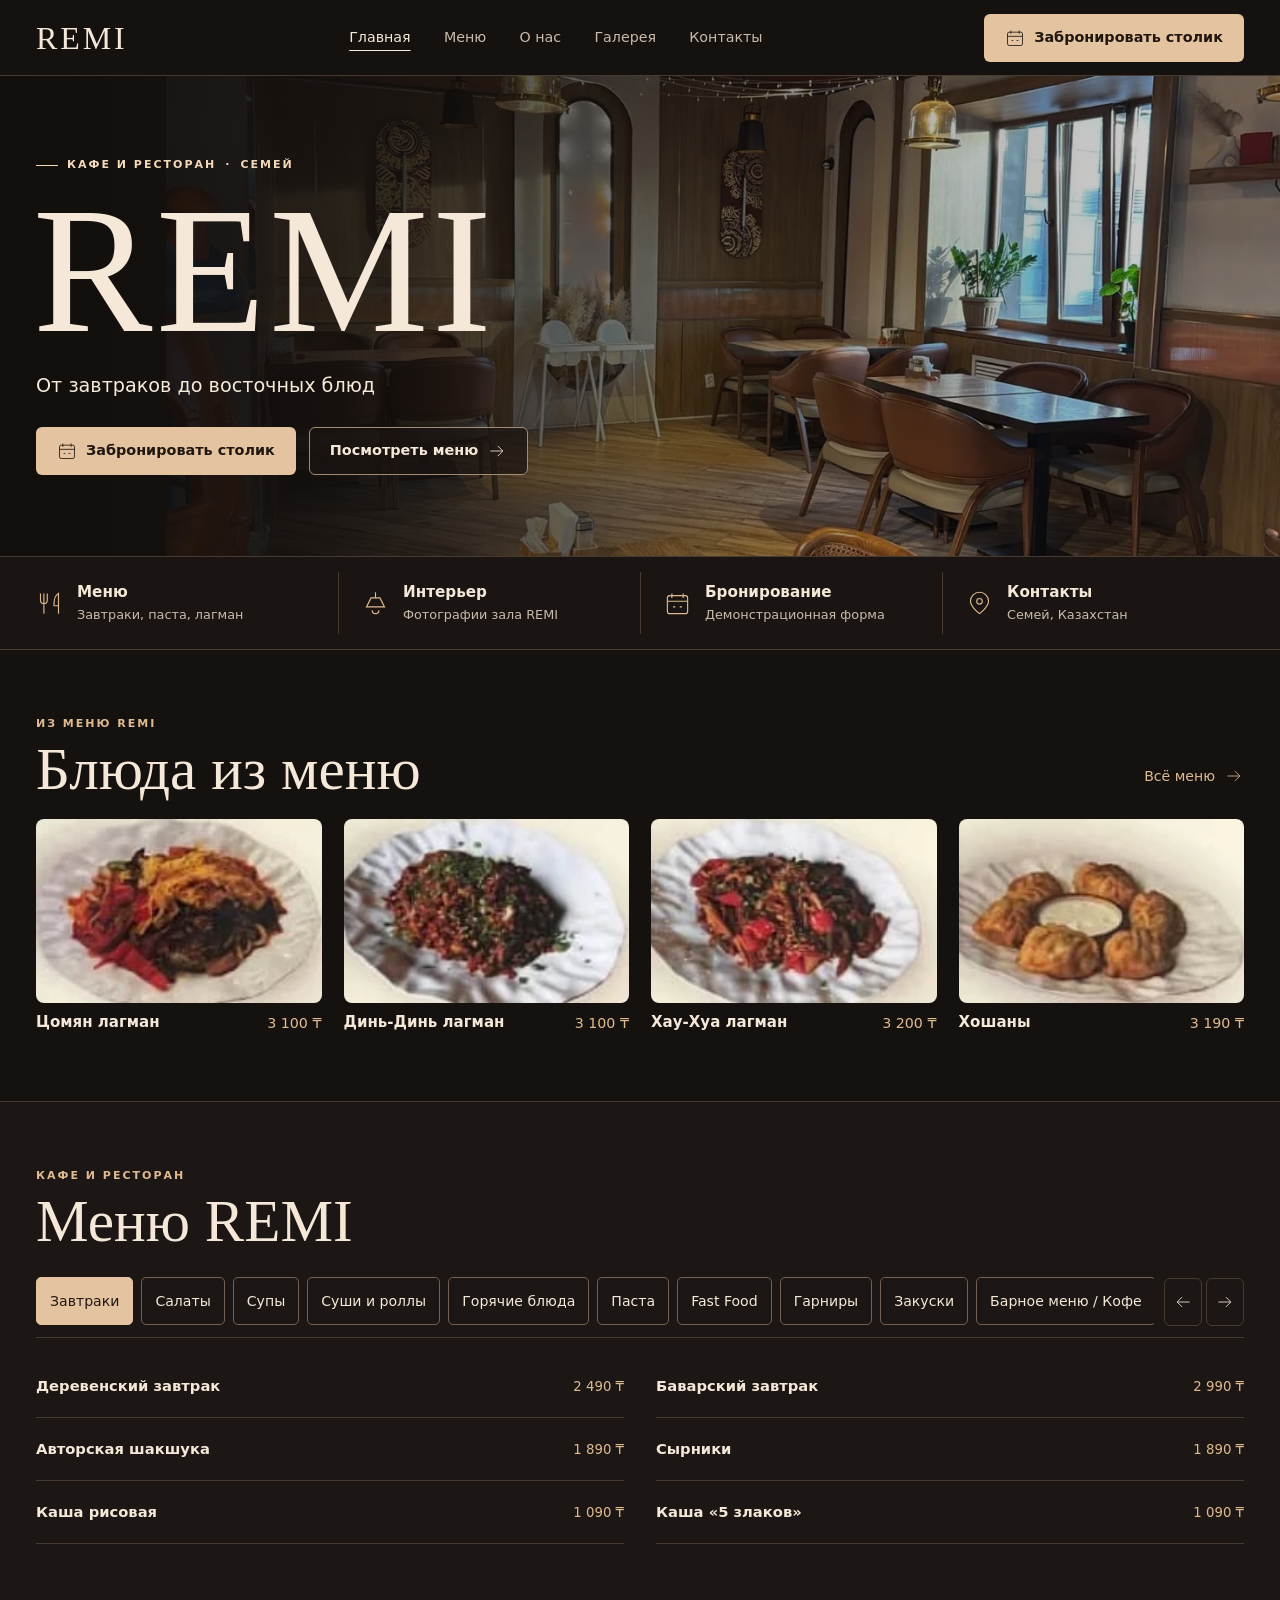
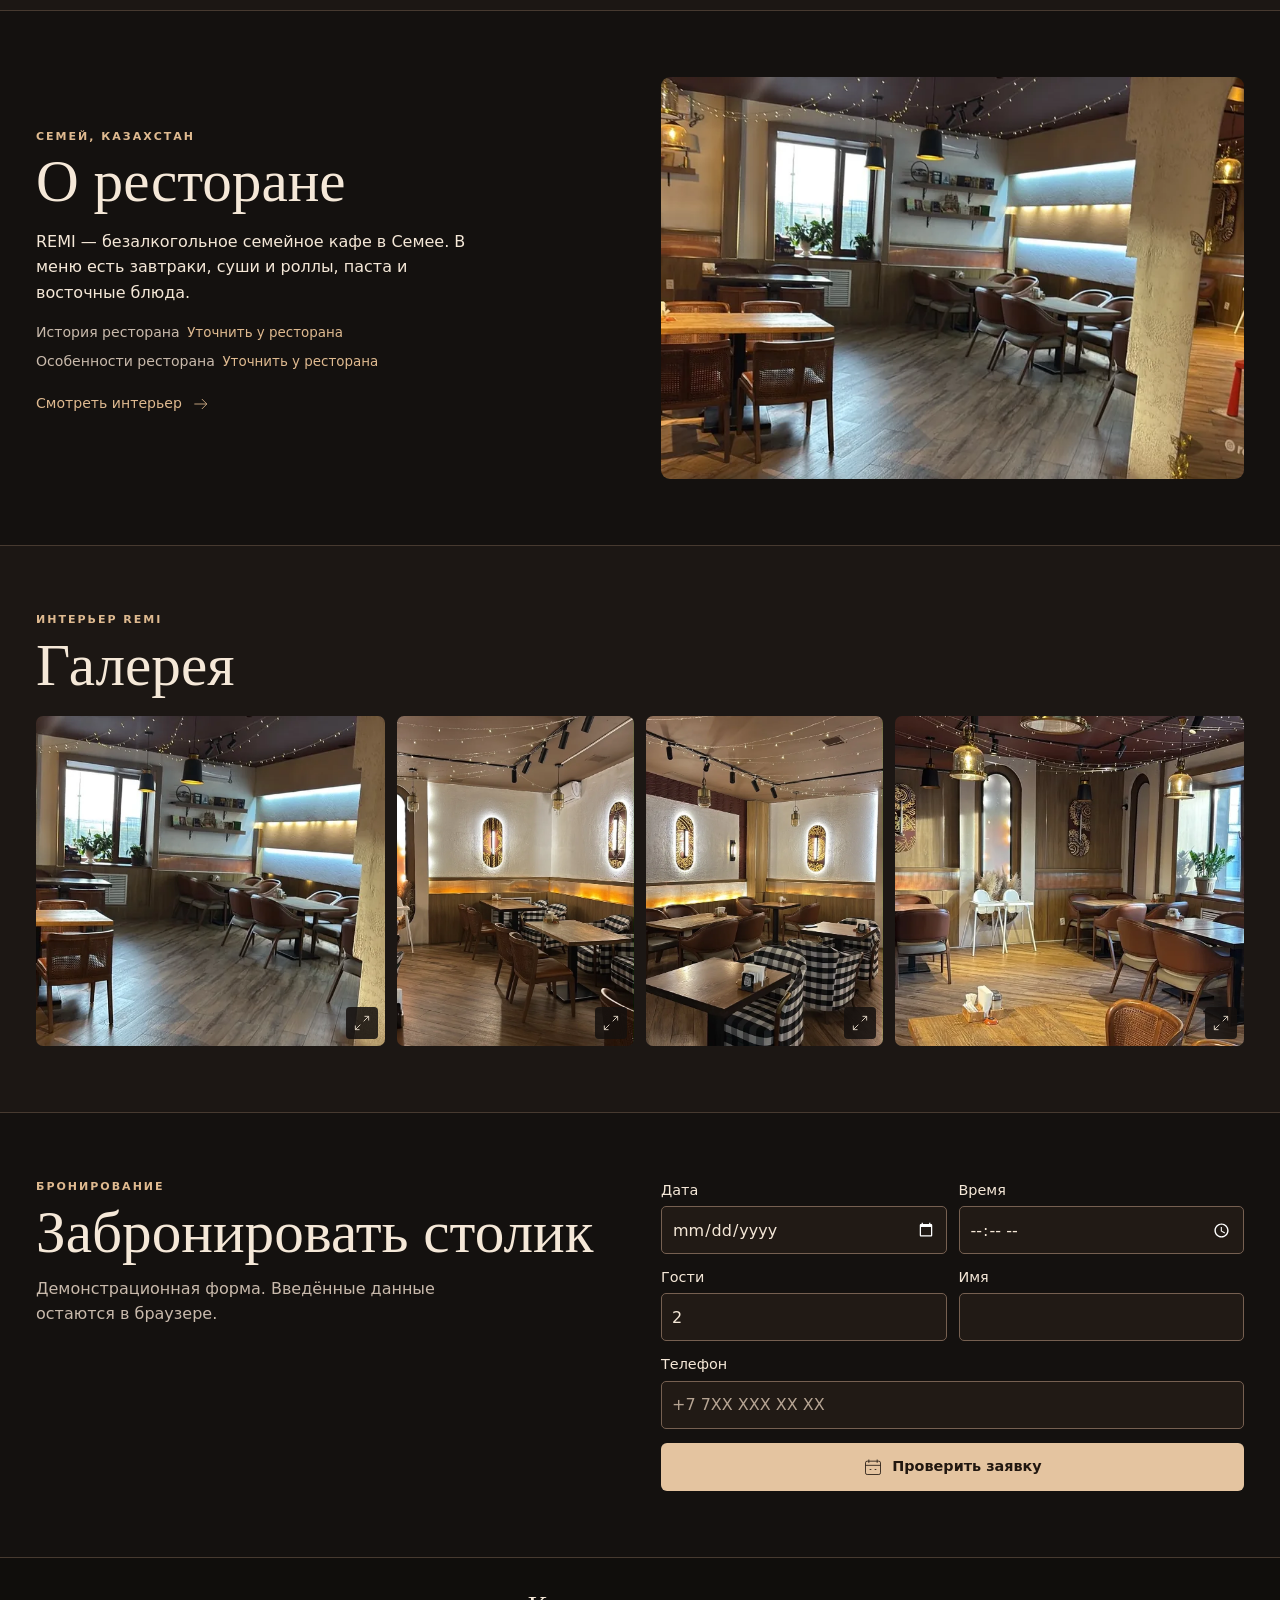
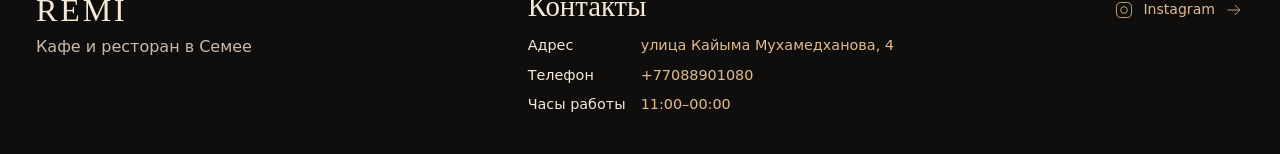
==== index.html @ b157ba8f "Publish REMI restaurant demo" ====
<!doctype html>
<html lang="ru">
<head>
<meta charset="utf-8">
<meta name="viewport" content="width=device-width, initial-scale=1, viewport-fit=cover">
<meta name="theme-color" content="#14110f">
<title>REMI — кафе и ресторан в Семее | Меню и бронирование</title>
<meta name="description" content="REMI, кафе и ресторан в Семее. Меню с ценами, фотографии интерьера и демонстрационная форма бронирования.">
<meta property="og:type" content="website">
<meta property="og:locale" content="ru_KZ">
<meta property="og:title" content="REMI — кафе и ресторан в Семее">
<meta property="og:description" content="Меню REMI с ценами, интерьер ресторана и демонстрационная форма бронирования.">
<meta property="og:image" content="https://ryouta-dev.github.io/REMI/assets/room-4-1280.webp">
<meta property="og:image:alt" content="Интерьер ресторана REMI">
<link rel="icon" href="assets/favicon.svg" type="image/svg+xml">
<link rel="stylesheet" href="styles.css">
<script src="app.js" defer></script>
</head>
<body>
<svg class="symbols" xmlns="http://www.w3.org/2000/svg" fill="none" stroke="currentColor" stroke-width="1.5" stroke-linecap="round" stroke-linejoin="round" aria-hidden="true">
<symbol id="i-calendar" viewBox="0 0 24 24"><rect x="3" y="5" width="18" height="16" rx="2"/><path d="M7 3v4m10-4v4M3 10h18m-13 5h2m4 0h2"/></symbol>
<symbol id="i-arrow" viewBox="0 0 24 24"><path d="M4 12h15m-6-6 6 6-6 6"/></symbol>
<symbol id="i-cutlery" viewBox="0 0 24 24"><path d="M4 3v6a3 3 0 0 0 6 0V3M7 3v18m13 0V3c-3 2-4 5-4 9v2h4"/></symbol>
<symbol id="i-lamp" viewBox="0 0 24 24"><path d="M12 2v5m-4 0h8l4 8H4l4-8zm1 11a3 3 0 0 0 6 0"/></symbol>
<symbol id="i-pin" viewBox="0 0 24 24"><path d="M20 10c0 5-8 11-8 11S4 15 4 10a8 8 0 1 1 16 0Z"/><circle cx="12" cy="10" r="2.5"/></symbol>
<symbol id="i-menu" viewBox="0 0 24 24"><path d="M4 7h16M4 12h16M4 17h16"/></symbol>
<symbol id="i-close" viewBox="0 0 24 24"><path d="m6 6 12 12M18 6 6 18"/></symbol>
<symbol id="i-expand" viewBox="0 0 24 24"><path d="M15 4h5v5m0-5-6 6M9 20H4v-5m0 5 6-6"/></symbol>
<symbol id="i-instagram" viewBox="0 0 24 24"><rect x="3" y="3" width="18" height="18" rx="5"/><circle cx="12" cy="12" r="4"/><path d="M17.5 6.5h.01"/></symbol>
</svg>
<a class="skip" href="#main">К содержанию</a>
<header class="site-header" id="home">
  <div class="shell header-inner">
    <a class="wordmark" href="#home" aria-label="REMI — главная">REMI</a>
    <nav class="desktop-nav" aria-label="Основная навигация"><a href="#home">Главная</a><a href="#menu">Меню</a><a href="#about">О нас</a><a href="#gallery">Галерея</a><a href="#contacts">Контакты</a></nav>
    <a class="button primary header-book" href="#booking"><svg class="icon" aria-hidden="true"><use href="#i-calendar"></use></svg> Забронировать столик</a>
    <button type="button" class="nav-toggle" id="nav-toggle" aria-controls="mobile-nav" aria-expanded="false"><svg class="icon" aria-hidden="true"><use href="#i-menu"></use></svg><span>Разделы</span></button>
  </div>
  <nav id="mobile-nav" class="mobile-nav" aria-label="Основная навигация" hidden><a href="#home">Главная</a><a href="#menu">Меню</a><a href="#about">О нас</a><a href="#gallery">Галерея</a><a href="#contacts">Контакты</a><a href="#booking">Бронирование</a></nav>
</header>
<main id="main">
  <section class="hero" aria-labelledby="hero-title">
    <picture class="hero-photo">
      <source media="(max-width: 699px)" srcset="assets/hero-mobile-480.webp 480w, assets/hero-mobile-720.webp 720w" sizes="100vw" width="720" height="820">
      <img src="assets/room-4-960.webp" srcset="assets/room-4-960.webp 960w, assets/room-4-1280.webp 1280w" sizes="(min-width: 1100px) 85vw, 100vw" width="1280" height="720" alt="Зал REMI со столиками у окна и тёплыми подвесными светильниками" fetchpriority="high">
    </picture>
    <div class="shell hero-inner">
      <p class="eyebrow hero-kicker"><span></span> Кафе и ресторан <b>·</b> Семей</p>
      <h1 id="hero-title">REMI</h1>
      <p class="hero-copy">От завтраков до восточных блюд</p>
      <div class="hero-actions">
        <a class="button primary" href="#booking"><svg class="icon" aria-hidden="true"><use href="#i-calendar"></use></svg> Забронировать столик</a>
        <a class="button outline" href="#menu">Посмотреть меню <svg class="icon" aria-hidden="true"><use href="#i-arrow"></use></svg></a>
      </div>
    </div>
  </section>
  <div class="features">
    <div class="shell features-inner">
      <a href="#menu"><svg class="icon" aria-hidden="true"><use href="#i-cutlery"></use></svg><span><strong>Меню</strong><small>Завтраки, паста, лагман</small></span></a>
      <a href="#gallery"><svg class="icon" aria-hidden="true"><use href="#i-lamp"></use></svg><span><strong>Интерьер</strong><small>Фотографии зала REMI</small></span></a>
      <a href="#booking"><svg class="icon" aria-hidden="true"><use href="#i-calendar"></use></svg><span><strong>Бронирование</strong><small>Демонстрационная форма</small></span></a>
      <a href="#contacts"><svg class="icon" aria-hidden="true"><use href="#i-pin"></use></svg><span><strong>Контакты</strong><small>Семей, Казахстан</small></span></a>
    </div>
  </div>
  <section class="shell section featured" aria-labelledby="featured-title">
    <div class="section-head">
      <div><p class="eyebrow">Из меню REMI</p><h2 id="featured-title">Блюда из меню</h2></div>
      <a class="text-link" href="#menu">Всё меню <svg class="icon" aria-hidden="true"><use href="#i-arrow"></use></svg></a>
    </div>
    <div class="featured-grid" id="featured"></div>
  </section>
  <section class="menu section" id="menu" aria-labelledby="menu-title">
    <div class="shell">
      <div class="section-head"><div><p class="eyebrow">Кафе и ресторан</p><h2 id="menu-title">Меню REMI</h2></div></div>
      <p class="muted" id="menu-status" role="status"></p>
      <div class="tab-bar" hidden>
        <div class="tabs" role="tablist" aria-label="Категории меню"></div>
        <div class="tab-controls"><button type="button" class="icon-button prev" aria-label="Прокрутить категории влево"><svg class="icon" aria-hidden="true"><use href="#i-arrow"></use></svg></button><button type="button" class="icon-button next" aria-label="Прокрутить категории вправо"><svg class="icon" aria-hidden="true"><use href="#i-arrow"></use></svg></button></div>
      </div>
      <div id="menu-panels"></div>
      <noscript>Включите JavaScript, чтобы посмотреть категории меню.</noscript>
    </div>
  </section>
  <section class="section shell about" id="about" aria-labelledby="about-title">
    <div>
      <p class="eyebrow">Семей, Казахстан</p>
      <h2 id="about-title">О ресторане</h2>
      <p class="about-copy"><span data-value="description">REMI — кафе и ресторан в Семее.</span> В меню есть завтраки, суши и роллы, паста и восточные блюда.</p>
      <p class="muted">История ресторана <span class="placeholder" data-value="history">Уточнить у ресторана</span></p>
      <p class="muted">Особенности ресторана <span class="placeholder" data-value="highlights">Уточнить у ресторана</span></p>
      <a class="text-link" href="#gallery">Смотреть интерьер <svg class="icon" aria-hidden="true"><use href="#i-arrow"></use></svg></a>
    </div>
    <img src="assets/room-5-480.webp" srcset="assets/room-5-480.webp 480w, assets/room-5-960.webp 960w, assets/room-5-1280.webp 1280w" sizes="(min-width: 1000px) 550px, (min-width: 700px) 45vw, 90vw" width="1280" height="720" loading="lazy" decoding="async" alt="Зал REMI с деревянными столами и подвесными светильниками">
  </section>
  <section class="section gallery" id="gallery" aria-labelledby="gallery-title">
    <div class="shell">
      <p class="eyebrow">Интерьер REMI</p><h2 id="gallery-title">Галерея</h2>
      <div class="gallery-grid"><button type="button" class="gallery-item" data-photo="assets/room-5-1280.webp" aria-label="Открыть фото. Зал REMI с деревянными столами и подвесными светильниками"><img src="assets/room-5-480.webp" srcset="assets/room-5-480.webp 480w, assets/room-5-960.webp 960w, assets/room-5-1280.webp 1280w" sizes="(min-width: 1000px) 550px, (min-width: 700px) 45vw, 90vw" width="1280" height="720" loading="lazy" decoding="async" alt="Зал REMI с деревянными столами и подвесными светильниками"><span><svg class="icon" aria-hidden="true"><use href="#i-expand"></use></svg></span></button><button type="button" class="gallery-item" data-photo="assets/room-6-720.webp" aria-label="Открыть фото. Столы у стены с тёплой подсветкой в REMI"><img src="assets/room-6-360.webp" srcset="assets/room-6-360.webp 360w, assets/room-6-720.webp 720w" sizes="(min-width: 1000px) 550px, (min-width: 700px) 45vw, 90vw" width="720" height="1280" loading="lazy" decoding="async" alt="Столы у стены с тёплой подсветкой в REMI"><span><svg class="icon" aria-hidden="true"><use href="#i-expand"></use></svg></span></button><button type="button" class="gallery-item" data-photo="assets/room-7-720.webp" aria-label="Открыть фото. Клетчатые кресла и гирлянды в зале REMI"><img src="assets/room-7-360.webp" srcset="assets/room-7-360.webp 360w, assets/room-7-720.webp 720w" sizes="(min-width: 1000px) 550px, (min-width: 700px) 45vw, 90vw" width="720" height="1280" loading="lazy" decoding="async" alt="Клетчатые кресла и гирлянды в зале REMI"><span><svg class="icon" aria-hidden="true"><use href="#i-expand"></use></svg></span></button><button type="button" class="gallery-item" data-photo="assets/room-4-1280.webp" aria-label="Открыть фото. Столики у окна в зале REMI"><img src="assets/room-4-480.webp" srcset="assets/room-4-480.webp 480w, assets/room-4-960.webp 960w, assets/room-4-1280.webp 1280w" sizes="(min-width: 1000px) 550px, (min-width: 700px) 45vw, 90vw" width="1280" height="720" loading="lazy" decoding="async" alt="Столики у окна в зале REMI"><span><svg class="icon" aria-hidden="true"><use href="#i-expand"></use></svg></span></button></div>
    </div>
  </section>
  <section class="section shell reservation" id="booking" aria-labelledby="booking-title">
    <div><p class="eyebrow">Бронирование</p><h2 id="booking-title">Забронировать столик</h2><p class="muted" id="demo-note">Демонстрационная форма. Введённые данные остаются в браузере.</p></div>
    <form id="booking-form" aria-describedby="demo-note">
      <div class="form-grid">
        <label>Дата<input type="date" id="date" required></label>
        <label>Время<input type="time" id="time" required></label>
        <label>Гости<input type="number" id="guests" min="1" step="1" value="2" inputmode="numeric" required></label>
        <label>Имя<input type="text" id="guest-name" autocomplete="given-name" maxlength="80" required></label>
        <label class="full">Телефон<input type="tel" id="phone" autocomplete="tel" inputmode="tel" maxlength="26" placeholder="+7 7XX XXX XX XX" required></label>
      </div>
      <button class="button primary full" id="book-submit" type="submit" disabled><svg class="icon" aria-hidden="true"><use href="#i-calendar"></use></svg> Проверить заявку</button>
      <p class="form-status" id="booking-status" role="status"></p>
      <noscript>Для проверки формы включите JavaScript.</noscript>
    </form>
  </section>
</main>
<footer class="site-footer" id="contacts">
  <div class="shell footer-inner">
    <div><a class="wordmark" href="#home" aria-label="REMI — в начало страницы">REMI</a><p class="muted">Кафе и ресторан в Семее</p></div>
    <section aria-labelledby="contacts-title">
      <h2 id="contacts-title">Контакты</h2>
      <dl><div><dt>Адрес</dt><dd data-value="address">Уточнить у ресторана</dd></div><div><dt>Телефон</dt><dd><a data-value="phone">Уточнить у ресторана</a></dd></div><div><dt>Часы работы</dt><dd data-value="hours">Уточнить у ресторана</dd></div></dl>
    </section>
    <a class="text-link" id="instagram" href="https://www.instagram.com/remi_kz/"><svg class="icon" aria-hidden="true"><use href="#i-instagram"></use></svg> Instagram <svg class="icon" aria-hidden="true"><use href="#i-arrow"></use></svg></a>
  </div>
</footer>
<nav class="mobile-dock" aria-label="Быстрые действия"><a class="button outline" href="#menu"><svg class="icon" aria-hidden="true"><use href="#i-cutlery"></use></svg> Меню</a><a class="button primary" href="#booking"><svg class="icon" aria-hidden="true"><use href="#i-calendar"></use></svg> Забронировать</a></nav>
<dialog id="photo-dialog" aria-label="Фотография интерьера"><button type="button" class="icon-button photo-close" aria-label="Закрыть фото"><svg class="icon" aria-hidden="true"><use href="#i-close"></use></svg></button><img alt="" width="1280" height="720"></dialog>
</body>
</html>
---- styles.css ----
:root {
  color-scheme: dark;
  --bg: #14110f;
  --panel: #1c1714;
  --cream: #f5e8d8;
  --muted: #c9baac;
  --gold: #dfba90;
  --line: #473a30;
  --serif: Georgia, 'Times New Roman', serif;
  --sans: system-ui, -apple-system, 'Segoe UI', sans-serif;
}
*, *::before, *::after { box-sizing: border-box; }
html { scroll-behavior: smooth; scroll-padding-bottom: 95px; }
body { margin: 0; background: var(--bg); color: var(--cream); font: 16px/1.6 var(--sans); }
body:has(dialog[open]) { overflow: hidden; }
[hidden], .symbols { display: none !important; }
p, h1, h2, h3, dl, dd { margin: 0; }
img { display: block; max-width: 100%; height: auto; }
a { color: inherit; text-decoration: none; }
button, input { font: inherit; }
button { cursor: pointer; }
button:disabled { cursor: default; }
:focus-visible { outline: 2px solid #ffdaa6; outline-offset: 4px; }
.skip { position: absolute; z-index: 10; top: 8px; left: 10px; transform: translateY(-160%); padding: 8px 14px; color: var(--bg); background: var(--cream); }
.skip:focus { transform: translateY(0); }
.shell { width: min(100% - 40px, 1248px); margin-inline: auto; }
.icon { inline-size: 20px; block-size: 20px; flex: none; fill: none; stroke: currentColor; }
.button, .text-link, .nav-toggle, .icon-button { display: inline-flex; align-items: center; justify-content: center; gap: 9px; min-height: 48px; }
.button { border: 1px solid transparent; border-radius: 6px; padding: 9px 15px; font-size: .9rem; font-weight: 650; text-align: center; transition: background-color .18s, border-color .18s; }
.primary { color: #211710; background: #e4c4a0; }
.primary:hover { background: #f2d9b9; }
.outline { color: var(--cream); background: #1b1411ba; border-color: #a48b74; }
.outline:hover { background: #3b2c22; }
.text-link { justify-content: flex-start; color: var(--gold); font-size: .88rem; white-space: nowrap; }
.text-link:hover { text-decoration: underline; text-underline-offset: 5px; }
.site-header { position: relative; z-index: 2; background: #15110e; border-bottom: 1px solid var(--line); padding-top: env(safe-area-inset-top, 0px); }
.header-inner { display: flex; justify-content: space-between; align-items: center; min-height: 67px; gap: 14px; }
.wordmark { display: inline-flex; align-items: center; min-height: 48px; font: 2rem/1 var(--serif); letter-spacing: .09em; }
.desktop-nav, .header-book { display: none; }
.nav-toggle, .icon-button { background: transparent; border: 1px solid var(--line); color: var(--cream); border-radius: 6px; padding: 0 12px; font-size: .85rem; }
.icon-button { min-width: 48px; }
.nav-toggle:hover, .icon-button:hover { background: #332820; }
.mobile-nav { position: absolute; inset: 100% 0 auto; display: grid; grid-template-columns: 1fr 1fr; background: #1c1714; padding: 12px max(20px, env(safe-area-inset-left)) 16px; border-bottom: 1px solid var(--line); box-shadow: 0 12px 20px #0007; }
.mobile-nav a { min-height: 48px; display: flex; align-items: center; padding: 6px 12px; }
.mobile-nav a:hover { background: #332820; }
.hero { position: relative; isolation: isolate; display: grid; align-items: end; min-height: 455px; background: #221a15; }
.hero-photo, .hero::after { position: absolute; inset: 0; z-index: -1; }
.hero-photo img { width: 100%; height: 100%; object-fit: cover; object-position: center 52%; }
.hero::after { content: ''; background: linear-gradient(0deg, #110e0ceF 2%, #15100bd6 33%, #19130f18 88%); }
.hero-inner { padding-block: 116px 29px; }
.eyebrow { color: var(--gold); font-size: .69rem; line-height: 1.5; text-transform: uppercase; letter-spacing: .18em; font-weight: 650; }
.hero-kicker { display: flex; gap: 9px; align-items: center; color: #f3d8b9; }
.hero-kicker span { width: 22px; height: 1px; background: currentColor; }
.hero h1 { font: 400 clamp(5.2rem, 21vw, 7rem)/.94 var(--serif); letter-spacing: .02em; margin: 8px 0 12px -3px; }
.hero-copy { color: #f6eadb; font-size: 1rem; }
.hero-actions { display: grid; grid-template-columns: 1fr; gap: 9px; margin-top: 21px; max-width: 425px; }
.features { background: #1a1512; border-block: 1px solid var(--line); }
.features-inner { display: grid; grid-template-columns: repeat(2, minmax(0, 1fr)); padding-block: 7px; }
.features a { display: flex; align-items: flex-start; gap: 9px; min-height: 62px; padding: 12px 0; }
.features a:nth-child(even) { padding-left: 10px; border-left: 1px solid var(--line); }
.features a:nth-child(-n+2) { border-bottom: 1px solid var(--line); }
.features a:hover strong { text-decoration: underline; text-underline-offset: 4px; }
.features .icon { width: 20px; height: 20px; color: var(--gold); }
.features strong, .features small { display: block; }
.features strong { font-size: .82rem; font-weight: 600; line-height: 1.25; }
.features small { font-size: .7rem; line-height: 1.4; margin-top: 4px; color: var(--muted); }
.section { padding-block: 46px; }
.section-head { display: flex; flex-wrap: wrap; justify-content: space-between; align-items: end; gap: 4px 18px; margin-bottom: 19px; }
.section h2, .site-footer h2 { font: 400 clamp(2.18rem, 6vw, 3.7rem)/1.04 var(--serif); text-wrap: balance; margin-top: 6px; }
.featured .section-head .text-link { align-self: end; }
.featured-grid { display: grid; grid-template-columns: repeat(2, minmax(0, 1fr)); gap: 20px 12px; }
.featured-dish img { width: 100%; aspect-ratio: 1.43; object-fit: cover; background: #d8c7b3; border-radius: 8px; }
.featured-dish h3 { font-size: .94rem; line-height: 1.35; font-weight: 600; }
.featured-dish div { display: flex; flex-wrap: wrap; justify-content: space-between; gap: 3px 10px; margin-top: 9px; }
.price { color: var(--gold); white-space: nowrap; font-size: .89rem; font-variant-numeric: tabular-nums; }
.menu, .gallery { background: var(--panel); border-block: 1px solid var(--line); }
.muted { color: var(--muted); }
#menu-status:empty { display: none; }
.tab-bar { display: flex; align-items: center; gap: 10px; border-bottom: 1px solid var(--line); margin-bottom: 17px; }
.tabs { display: flex; gap: 8px; overflow-x: auto; flex: 1; padding: 6px 5px 12px; margin-left: -5px; scrollbar-color: #856c58 #27201b; scrollbar-width: thin; }
.tab { border: 1px solid #766051; background: transparent; color: var(--cream); border-radius: 5px; min-height: 48px; padding: 7px 13px; white-space: nowrap; font-size: .88rem; }
.tab:hover { background: #3b2c22; }
.tab[aria-selected="true"] { color: #211710; background: #e4c4a0; border-color: #e4c4a0; }
.tab-controls { display: flex; gap: 4px; padding-bottom: 5px; }
.tab-controls .icon-button { min-width: 36px; padding: 0 8px; }
.tab-controls .prev .icon { transform: rotate(180deg); }
.menu-list { list-style: none; padding: 0; margin: 0; display: grid; }
.menu-row { display: flex; align-items: center; gap: 10px; border-bottom: 1px solid var(--line); min-height: 63px; padding-block: 11px; }
.menu-row img { width: 64px; height: 46px; object-fit: cover; border-radius: 4px; }
.menu-row div { min-width: 0; flex: 1; }
.menu-row h3 { font-size: .92rem; font-weight: 580; line-height: 1.35; }
.menu-row p { color: var(--muted); font-size: .84rem; margin-top: 3px; }
.menu-row .price { font-size: .83rem; white-space: normal; text-align: right; }
.menu-row .price span { white-space: nowrap; }
.about { display: grid; gap: 23px; align-items: center; }
.about-copy { margin-block: 16px 15px; max-width: 43ch; }
.about .muted { margin: 7px 0; font-size: .88rem; }
.placeholder { display: inline-block; color: var(--gold); font-size: .84rem; margin-left: 3px; }
.about img { width: 100%; aspect-ratio: 1.45; object-fit: cover; border-radius: 9px; }
.gallery-grid { display: grid; grid-template-columns: 1fr 1fr; gap: 9px; margin-top: 20px; }
.gallery-item { position: relative; padding: 0; border: 0; border-radius: 7px; overflow: hidden; background: #221b16; color: var(--cream); }
.gallery-item img { width: 100%; height: 100%; aspect-ratio: 1.05; object-fit: cover; transition: transform .23s ease; }
.gallery-item:hover img { transform: scale(1.035); }
.gallery-item span { position: absolute; bottom: 7px; right: 7px; display: grid; place-items: center; width: 32px; height: 32px; background: #15110edc; border-radius: 4px; }
#photo-dialog { width: fit-content; max-width: min(93vw, 1100px); padding: 0; border: 1px solid var(--line); border-radius: 9px; background: #17120f; color: var(--cream); overflow: auto; }
#photo-dialog::backdrop { background: #000d; }
#photo-dialog img { width: auto; max-height: 85dvh; object-fit: contain; }
.photo-close { position: absolute; top: 8px; right: 8px; background: #15110ef0; border-color: #a48b74; }
.reservation { display: grid; gap: 21px; }
.reservation h2 { text-wrap: initial; }
.reservation .muted { margin-top: 12px; max-width: 42ch; }
form { display: grid; gap: 14px; }
.form-grid { display: grid; grid-template-columns: repeat(2, minmax(0, 1fr)); gap: 12px; }
.full { grid-column: 1 / -1; }
label { display: grid; gap: 4px; min-width: 0; font-size: .9rem; }
input { width: 100%; min-width: 0; min-height: 48px; padding: 8px 10px; border-radius: 5px; border: 1px solid #766051; background: #211a15; color: var(--cream); font-size: 1rem; }
input::placeholder { color: #b6a493; }
.form-status { color: var(--gold); font-weight: 650; }
.form-status:empty { display: none; }
.site-footer { border-top: 1px solid var(--line); background: #100e0c; padding: 28px 0 calc(92px + env(safe-area-inset-bottom, 0px)); }
.footer-inner { display: grid; gap: 16px; }
.site-footer h2 { font-size: 1.8rem; margin-bottom: 10px; }
.site-footer dl div { display: grid; grid-template-columns: 104px 1fr; gap: 9px; padding: 3px 0; font-size: .9rem; }
.site-footer dd { color: var(--gold); overflow-wrap: anywhere; }
.mobile-dock { position: fixed; z-index: 3; bottom: 0; left: 0; right: 0; background: #18130f; border-top: 1px solid var(--line); padding: 8px max(16px, env(safe-area-inset-right)) calc(8px + env(safe-area-inset-bottom, 0px)) max(16px, env(safe-area-inset-left)); display: grid; grid-template-columns: 1fr 1.45fr; gap: 8px; }
@media (min-width: 365px) and (max-width: 499px) {
  .hero-actions { grid-template-columns: 1.12fr 1fr; }
  .hero-actions .button { font-size: .78rem; padding-inline: 7px; gap: 5px; }
  .hero-actions .icon { width: 16px; height: 16px; }
}
@media (min-width: 500px) {
  .hero-actions { display: flex; max-width: none; }
}
@media (min-width: 700px) {
  .shell { width: min(100% - 72px, 1248px); }
  .hero { align-items: center; min-height: 475px; }
  .hero::after { background: linear-gradient(90deg, #110e0cf7 0%, #14100de6 26%, #17110c57 67%, #100d0a28 100%); }
  .hero-inner { padding-block: 62px; }
  .hero h1 { font-size: clamp(7.3rem, 14vw, 11.5rem); margin-block: 13px 16px; }
  .hero-copy { font-size: 1.2rem; }
  .hero-actions { gap: 13px; margin-top: 25px; }
  .button { padding-inline: 20px; }
  .features-inner { grid-template-columns: repeat(4, minmax(0, 1fr)); padding-block: 15px; }
  .features a:nth-child(n) { border: 0; padding: 8px 12px; }
  .features a:first-child { padding-left: 0; }
  .features a + a:nth-child(n) { border-left: 1px solid var(--line); }
  .featured-grid { grid-template-columns: repeat(4, minmax(0, 1fr)); gap: 18px; }
  .featured-dish img { aspect-ratio: 1.55; }
  .section { padding-block: 59px; }
  .menu-list { grid-template-columns: repeat(2, minmax(0, 1fr)); column-gap: 32px; }
  .about, .reservation { grid-template-columns: 1fr 1fr; gap: 42px; }
  .gallery-grid { grid-template-columns: 1.25fr .85fr .85fr 1.25fr; gap: 12px; }
  .gallery-item img { aspect-ratio: auto; height: 260px; }
  .footer-inner { grid-template-columns: 1fr 1.2fr auto; align-items: start; }
}
@media (min-width: 1000px) {
  html { scroll-padding-bottom: 24px; }
  .header-inner { min-height: 75px; }
  .desktop-nav { display: flex; gap: clamp(17px, 2.6vw, 42px); }
  .desktop-nav a { display: flex; align-items: center; min-height: 48px; color: var(--muted); font-size: .89rem; white-space: nowrap; }
  .desktop-nav a:hover, .desktop-nav a:first-child { color: var(--cream); text-decoration: underline; text-underline-offset: 8px; }
  .header-book { display: inline-flex; }
  .nav-toggle, .mobile-nav, .mobile-dock { display: none; }
  .hero { min-height: clamp(480px, 36vw, 570px); }
  .hero-photo { inset-inline-start: 13%; }
  .hero-photo img { object-position: 50% 58%; }
  .features a:nth-child(n) { gap: 14px; padding-inline: 23px; align-items: center; }
  .features a:first-child { padding-left: 0; }
  .features .icon { width: 27px; height: 27px; }
  .features strong { font-size: .95rem; }
  .features small { font-size: .8rem; }
  .section { padding-block: 66px; }
  .featured-grid { gap: 22px; }
  .gallery-item img { height: 330px; }
  .site-footer { padding-bottom: 35px; }
}
@media (prefers-reduced-motion: reduce) {
  *, *::before, *::after { scroll-behavior: auto !important; transition: none !important; }
}
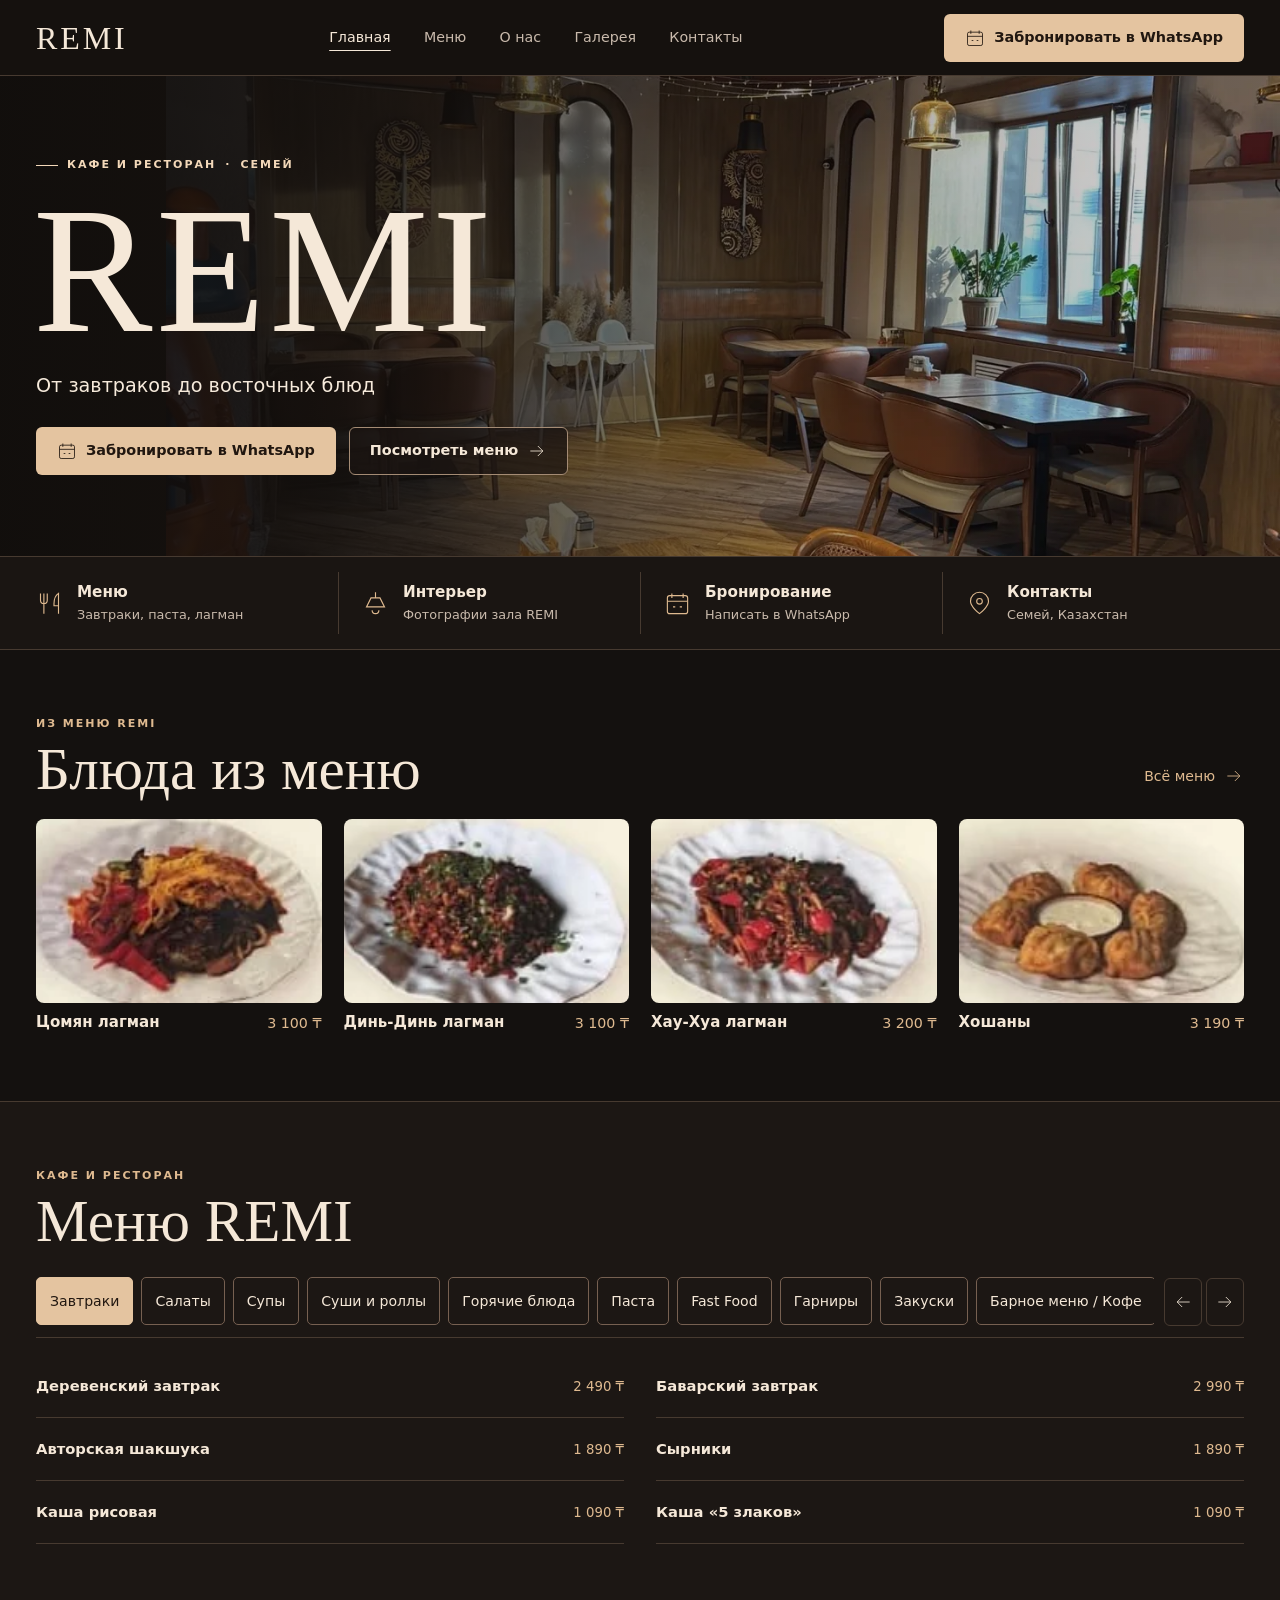
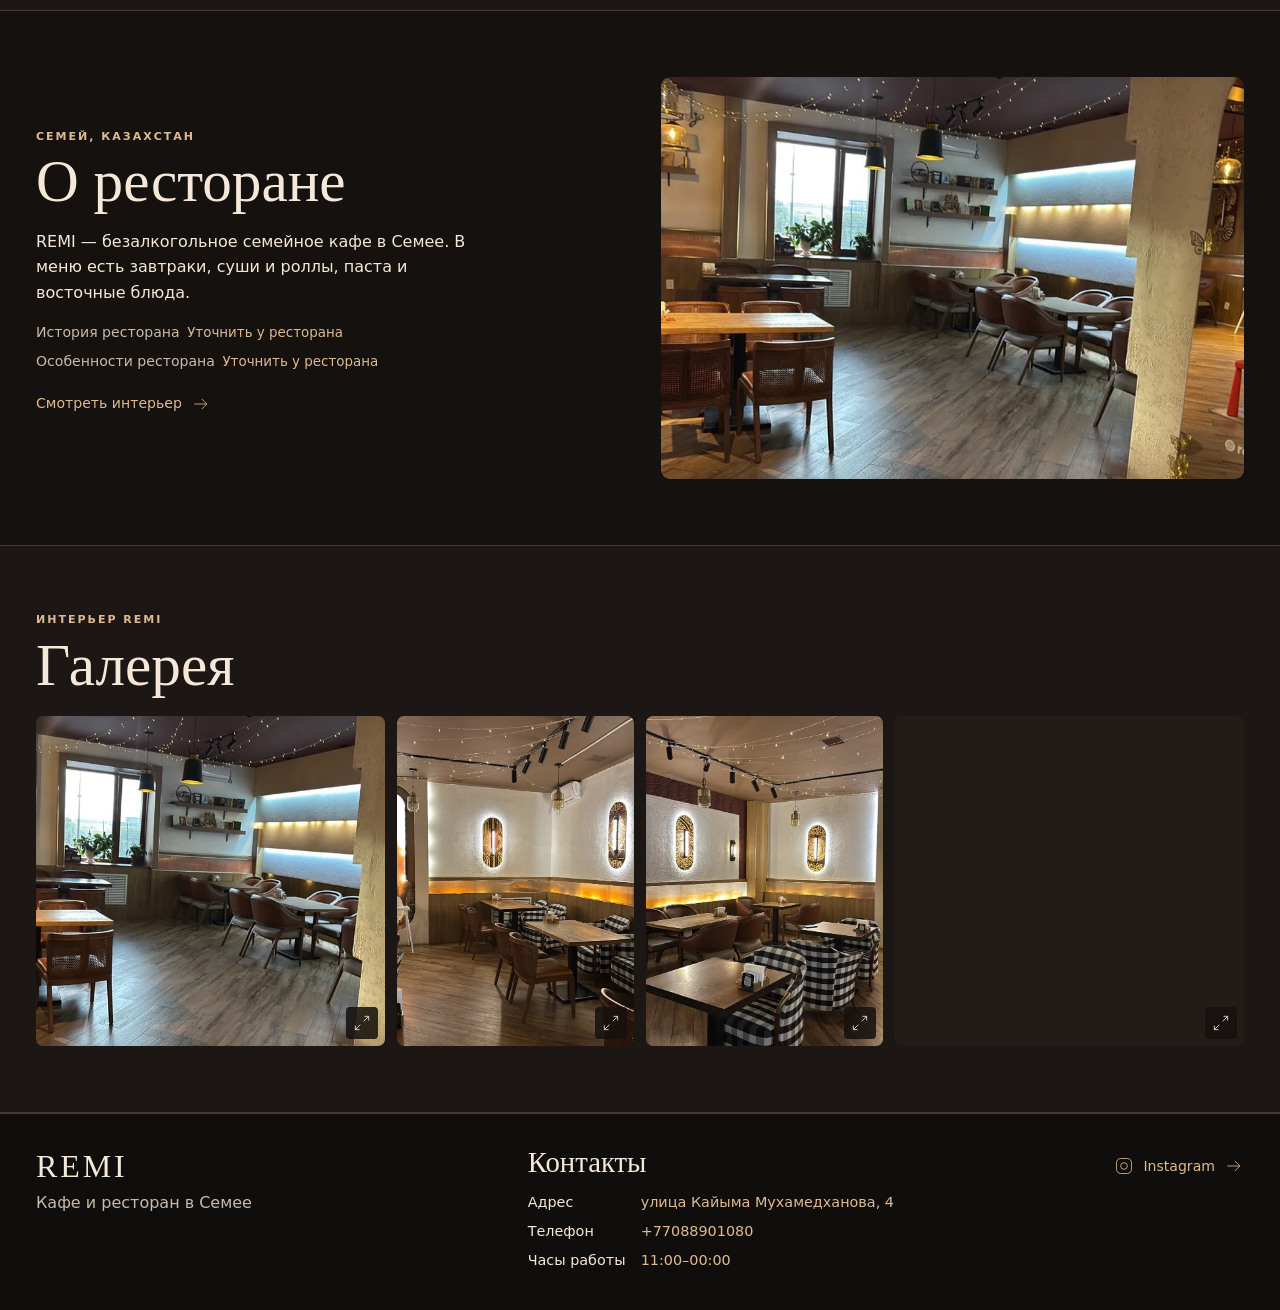
==== commit 213cf2e3: "Open WhatsApp directly for reservations" ====
--- a/index.html
+++ b/index.html
@@ -5,11 +5,11 @@
 <meta name="viewport" content="width=device-width, initial-scale=1, viewport-fit=cover">
 <meta name="theme-color" content="#14110f">
 <title>REMI — кафе и ресторан в Семее | Меню и бронирование</title>
-<meta name="description" content="REMI, кафе и ресторан в Семее. Меню с ценами, фотографии интерьера и демонстрационная форма бронирования.">
+<meta name="description" content="REMI, кафе и ресторан в Семее. Меню с ценами, фотографии интерьера и бронирование через WhatsApp.">
 <meta property="og:type" content="website">
 <meta property="og:locale" content="ru_KZ">
 <meta property="og:title" content="REMI — кафе и ресторан в Семее">
-<meta property="og:description" content="Меню REMI с ценами, интерьер ресторана и демонстрационная форма бронирования.">
+<meta property="og:description" content="Меню REMI с ценами, интерьер ресторана и бронирование через WhatsApp.">
 <meta property="og:image" content="https://ryouta-dev.github.io/REMI/assets/room-4-1280.webp">
 <meta property="og:image:alt" content="Интерьер ресторана REMI">
 <link rel="icon" href="assets/favicon.svg" type="image/svg+xml">
@@ -33,10 +33,10 @@
   <div class="shell header-inner">
     <a class="wordmark" href="#home" aria-label="REMI — главная">REMI</a>
     <nav class="desktop-nav" aria-label="Основная навигация"><a href="#home">Главная</a><a href="#menu">Меню</a><a href="#about">О нас</a><a href="#gallery">Галерея</a><a href="#contacts">Контакты</a></nav>
-    <a class="button primary header-book" href="#booking"><svg class="icon" aria-hidden="true"><use href="#i-calendar"></use></svg> Забронировать столик</a>
+    <a class="button primary header-book" data-whatsapp hidden><svg class="icon" aria-hidden="true"><use href="#i-calendar"></use></svg> Забронировать в WhatsApp</a>
     <button type="button" class="nav-toggle" id="nav-toggle" aria-controls="mobile-nav" aria-expanded="false"><svg class="icon" aria-hidden="true"><use href="#i-menu"></use></svg><span>Разделы</span></button>
   </div>
-  <nav id="mobile-nav" class="mobile-nav" aria-label="Основная навигация" hidden><a href="#home">Главная</a><a href="#menu">Меню</a><a href="#about">О нас</a><a href="#gallery">Галерея</a><a href="#contacts">Контакты</a><a href="#booking">Бронирование</a></nav>
+  <nav id="mobile-nav" class="mobile-nav" aria-label="Основная навигация" hidden><a href="#home">Главная</a><a href="#menu">Меню</a><a href="#about">О нас</a><a href="#gallery">Галерея</a><a href="#contacts">Контакты</a><a data-whatsapp hidden>Бронь в WhatsApp</a></nav>
 </header>
 <main id="main">
   <section class="hero" aria-labelledby="hero-title">
@@ -49,7 +49,7 @@
       <h1 id="hero-title">REMI</h1>
       <p class="hero-copy">От завтраков до восточных блюд</p>
       <div class="hero-actions">
-        <a class="button primary" href="#booking"><svg class="icon" aria-hidden="true"><use href="#i-calendar"></use></svg> Забронировать столик</a>
+        <a class="button primary" data-whatsapp hidden><svg class="icon" aria-hidden="true"><use href="#i-calendar"></use></svg> Забронировать в WhatsApp</a>
         <a class="button outline" href="#menu">Посмотреть меню <svg class="icon" aria-hidden="true"><use href="#i-arrow"></use></svg></a>
       </div>
     </div>
@@ -58,7 +58,7 @@
     <div class="shell features-inner">
       <a href="#menu"><svg class="icon" aria-hidden="true"><use href="#i-cutlery"></use></svg><span><strong>Меню</strong><small>Завтраки, паста, лагман</small></span></a>
       <a href="#gallery"><svg class="icon" aria-hidden="true"><use href="#i-lamp"></use></svg><span><strong>Интерьер</strong><small>Фотографии зала REMI</small></span></a>
-      <a href="#booking"><svg class="icon" aria-hidden="true"><use href="#i-calendar"></use></svg><span><strong>Бронирование</strong><small>Демонстрационная форма</small></span></a>
+      <a data-whatsapp hidden><svg class="icon" aria-hidden="true"><use href="#i-calendar"></use></svg><span><strong>Бронирование</strong><small>Написать в WhatsApp</small></span></a>
       <a href="#contacts"><svg class="icon" aria-hidden="true"><use href="#i-pin"></use></svg><span><strong>Контакты</strong><small>Семей, Казахстан</small></span></a>
     </div>
   </div>
@@ -98,21 +98,6 @@
       <div class="gallery-grid"><button type="button" class="gallery-item" data-photo="assets/room-5-1280.webp" aria-label="Открыть фото. Зал REMI с деревянными столами и подвесными светильниками"><img src="assets/room-5-480.webp" srcset="assets/room-5-480.webp 480w, assets/room-5-960.webp 960w, assets/room-5-1280.webp 1280w" sizes="(min-width: 1000px) 550px, (min-width: 700px) 45vw, 90vw" width="1280" height="720" loading="lazy" decoding="async" alt="Зал REMI с деревянными столами и подвесными светильниками"><span><svg class="icon" aria-hidden="true"><use href="#i-expand"></use></svg></span></button><button type="button" class="gallery-item" data-photo="assets/room-6-720.webp" aria-label="Открыть фото. Столы у стены с тёплой подсветкой в REMI"><img src="assets/room-6-360.webp" srcset="assets/room-6-360.webp 360w, assets/room-6-720.webp 720w" sizes="(min-width: 1000px) 550px, (min-width: 700px) 45vw, 90vw" width="720" height="1280" loading="lazy" decoding="async" alt="Столы у стены с тёплой подсветкой в REMI"><span><svg class="icon" aria-hidden="true"><use href="#i-expand"></use></svg></span></button><button type="button" class="gallery-item" data-photo="assets/room-7-720.webp" aria-label="Открыть фото. Клетчатые кресла и гирлянды в зале REMI"><img src="assets/room-7-360.webp" srcset="assets/room-7-360.webp 360w, assets/room-7-720.webp 720w" sizes="(min-width: 1000px) 550px, (min-width: 700px) 45vw, 90vw" width="720" height="1280" loading="lazy" decoding="async" alt="Клетчатые кресла и гирлянды в зале REMI"><span><svg class="icon" aria-hidden="true"><use href="#i-expand"></use></svg></span></button><button type="button" class="gallery-item" data-photo="assets/room-4-1280.webp" aria-label="Открыть фото. Столики у окна в зале REMI"><img src="assets/room-4-480.webp" srcset="assets/room-4-480.webp 480w, assets/room-4-960.webp 960w, assets/room-4-1280.webp 1280w" sizes="(min-width: 1000px) 550px, (min-width: 700px) 45vw, 90vw" width="1280" height="720" loading="lazy" decoding="async" alt="Столики у окна в зале REMI"><span><svg class="icon" aria-hidden="true"><use href="#i-expand"></use></svg></span></button></div>
     </div>
   </section>
-  <section class="section shell reservation" id="booking" aria-labelledby="booking-title">
-    <div><p class="eyebrow">Бронирование</p><h2 id="booking-title">Забронировать столик</h2><p class="muted" id="demo-note">Демонстрационная форма. Введённые данные остаются в браузере.</p></div>
-    <form id="booking-form" aria-describedby="demo-note">
-      <div class="form-grid">
-        <label>Дата<input type="date" id="date" required></label>
-        <label>Время<input type="time" id="time" required></label>
-        <label>Гости<input type="number" id="guests" min="1" step="1" value="2" inputmode="numeric" required></label>
-        <label>Имя<input type="text" id="guest-name" autocomplete="given-name" maxlength="80" required></label>
-        <label class="full">Телефон<input type="tel" id="phone" autocomplete="tel" inputmode="tel" maxlength="26" placeholder="+7 7XX XXX XX XX" required></label>
-      </div>
-      <button class="button primary full" id="book-submit" type="submit" disabled><svg class="icon" aria-hidden="true"><use href="#i-calendar"></use></svg> Проверить заявку</button>
-      <p class="form-status" id="booking-status" role="status"></p>
-      <noscript>Для проверки формы включите JavaScript.</noscript>
-    </form>
-  </section>
 </main>
 <footer class="site-footer" id="contacts">
   <div class="shell footer-inner">
@@ -124,7 +109,7 @@
     <a class="text-link" id="instagram" href="https://www.instagram.com/remi_kz/"><svg class="icon" aria-hidden="true"><use href="#i-instagram"></use></svg> Instagram <svg class="icon" aria-hidden="true"><use href="#i-arrow"></use></svg></a>
   </div>
 </footer>
-<nav class="mobile-dock" aria-label="Быстрые действия"><a class="button outline" href="#menu"><svg class="icon" aria-hidden="true"><use href="#i-cutlery"></use></svg> Меню</a><a class="button primary" href="#booking"><svg class="icon" aria-hidden="true"><use href="#i-calendar"></use></svg> Забронировать</a></nav>
+<nav class="mobile-dock" aria-label="Быстрые действия"><a class="button outline" href="#menu"><svg class="icon" aria-hidden="true"><use href="#i-cutlery"></use></svg> Меню</a><a class="button primary" data-whatsapp hidden><svg class="icon" aria-hidden="true"><use href="#i-calendar"></use></svg> Бронь в WhatsApp</a></nav>
 <dialog id="photo-dialog" aria-label="Фотография интерьера"><button type="button" class="icon-button photo-close" aria-label="Закрыть фото"><svg class="icon" aria-hidden="true"><use href="#i-close"></use></svg></button><img alt="" width="1280" height="720"></dialog>
 </body>
 </html>
--- a/styles.css
+++ b/styles.css
@@ -17,9 +17,8 @@
 p, h1, h2, h3, dl, dd { margin: 0; }
 img { display: block; max-width: 100%; height: auto; }
 a { color: inherit; text-decoration: none; }
-button, input { font: inherit; }
+button { font: inherit; }
 button { cursor: pointer; }
-button:disabled { cursor: default; }
 :focus-visible { outline: 2px solid #ffdaa6; outline-offset: 4px; }
 .skip { position: absolute; z-index: 10; top: 8px; left: 10px; transform: translateY(-160%); padding: 8px 14px; color: var(--bg); background: var(--cream); }
 .skip:focus { transform: translateY(0); }
@@ -106,17 +105,6 @@
 #photo-dialog::backdrop { background: #000d; }
 #photo-dialog img { width: auto; max-height: 85dvh; object-fit: contain; }
 .photo-close { position: absolute; top: 8px; right: 8px; background: #15110ef0; border-color: #a48b74; }
-.reservation { display: grid; gap: 21px; }
-.reservation h2 { text-wrap: initial; }
-.reservation .muted { margin-top: 12px; max-width: 42ch; }
-form { display: grid; gap: 14px; }
-.form-grid { display: grid; grid-template-columns: repeat(2, minmax(0, 1fr)); gap: 12px; }
-.full { grid-column: 1 / -1; }
-label { display: grid; gap: 4px; min-width: 0; font-size: .9rem; }
-input { width: 100%; min-width: 0; min-height: 48px; padding: 8px 10px; border-radius: 5px; border: 1px solid #766051; background: #211a15; color: var(--cream); font-size: 1rem; }
-input::placeholder { color: #b6a493; }
-.form-status { color: var(--gold); font-weight: 650; }
-.form-status:empty { display: none; }
 .site-footer { border-top: 1px solid var(--line); background: #100e0c; padding: 28px 0 calc(92px + env(safe-area-inset-bottom, 0px)); }
 .footer-inner { display: grid; gap: 16px; }
 .site-footer h2 { font-size: 1.8rem; margin-bottom: 10px; }
@@ -148,7 +136,7 @@
   .featured-dish img { aspect-ratio: 1.55; }
   .section { padding-block: 59px; }
   .menu-list { grid-template-columns: repeat(2, minmax(0, 1fr)); column-gap: 32px; }
-  .about, .reservation { grid-template-columns: 1fr 1fr; gap: 42px; }
+  .about { grid-template-columns: 1fr 1fr; gap: 42px; }
   .gallery-grid { grid-template-columns: 1.25fr .85fr .85fr 1.25fr; gap: 12px; }
   .gallery-item img { aspect-ratio: auto; height: 260px; }
   .footer-inner { grid-template-columns: 1fr 1.2fr auto; align-items: start; }
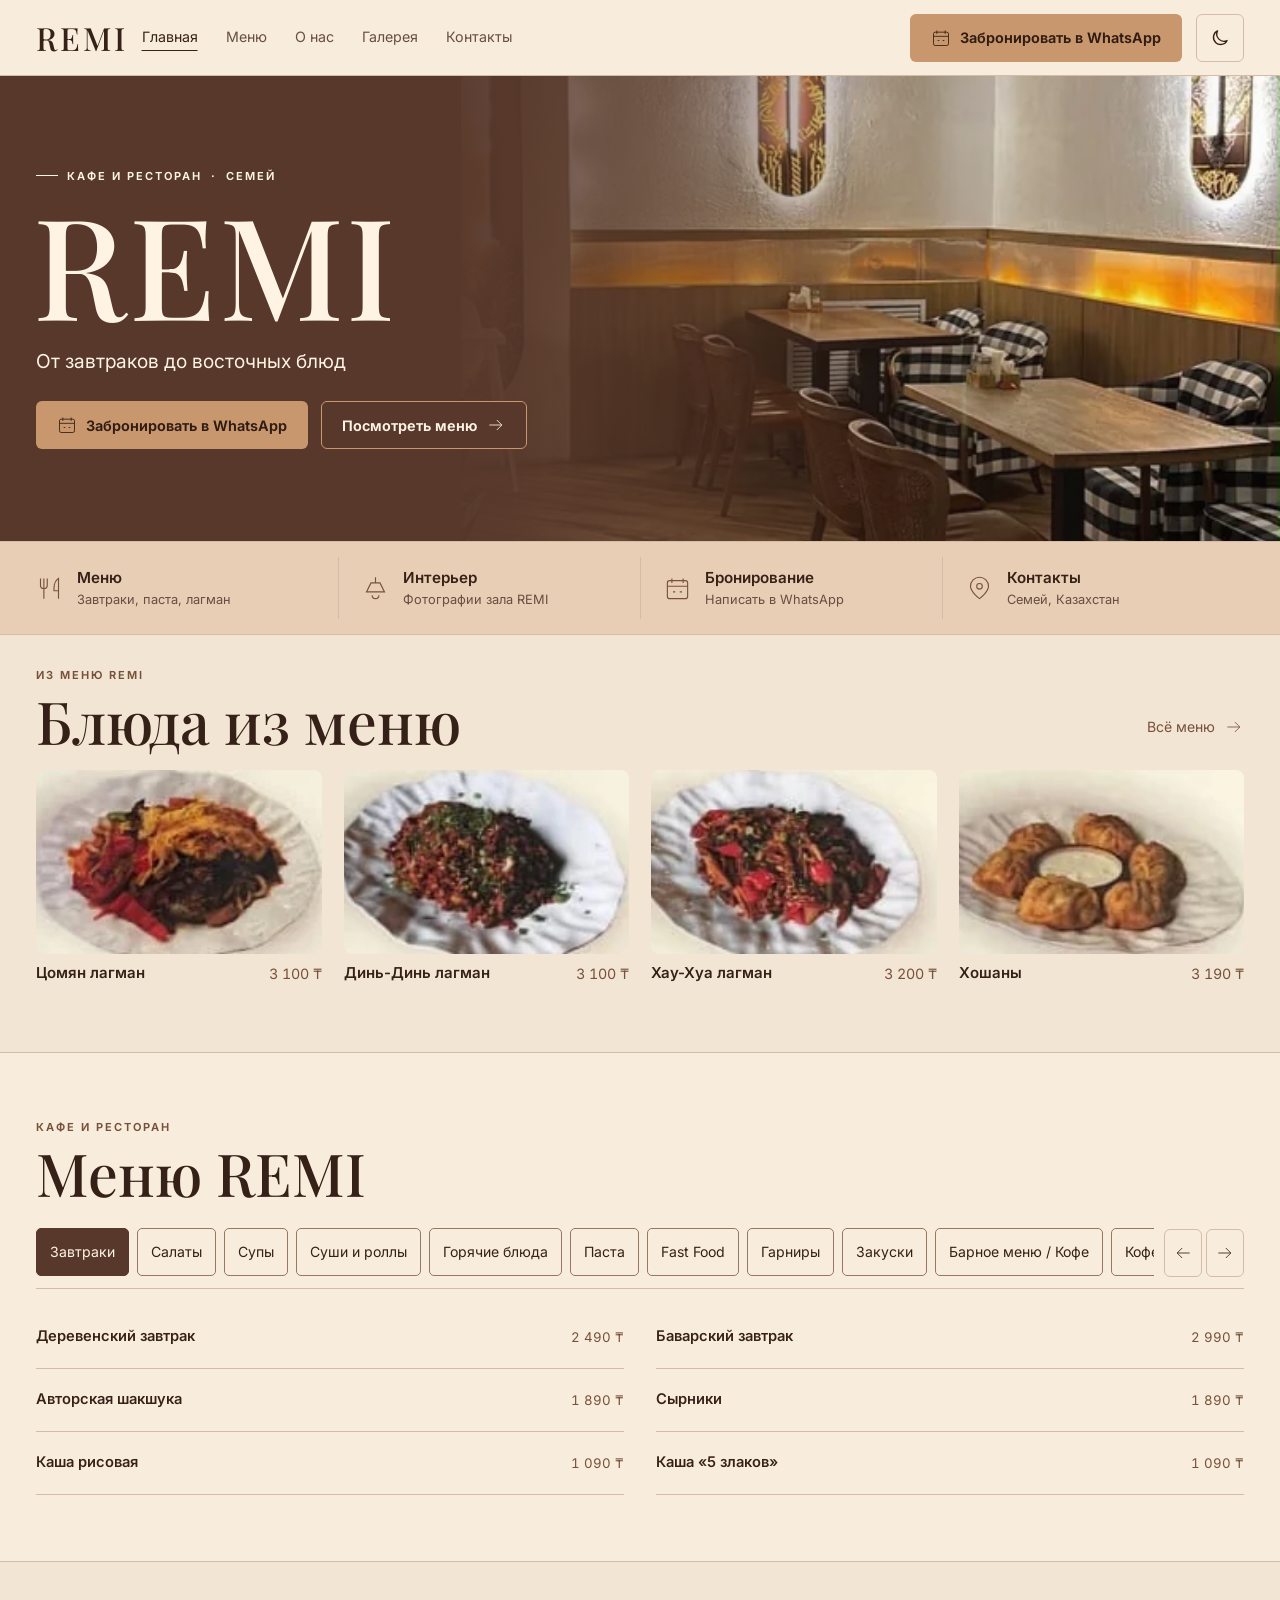
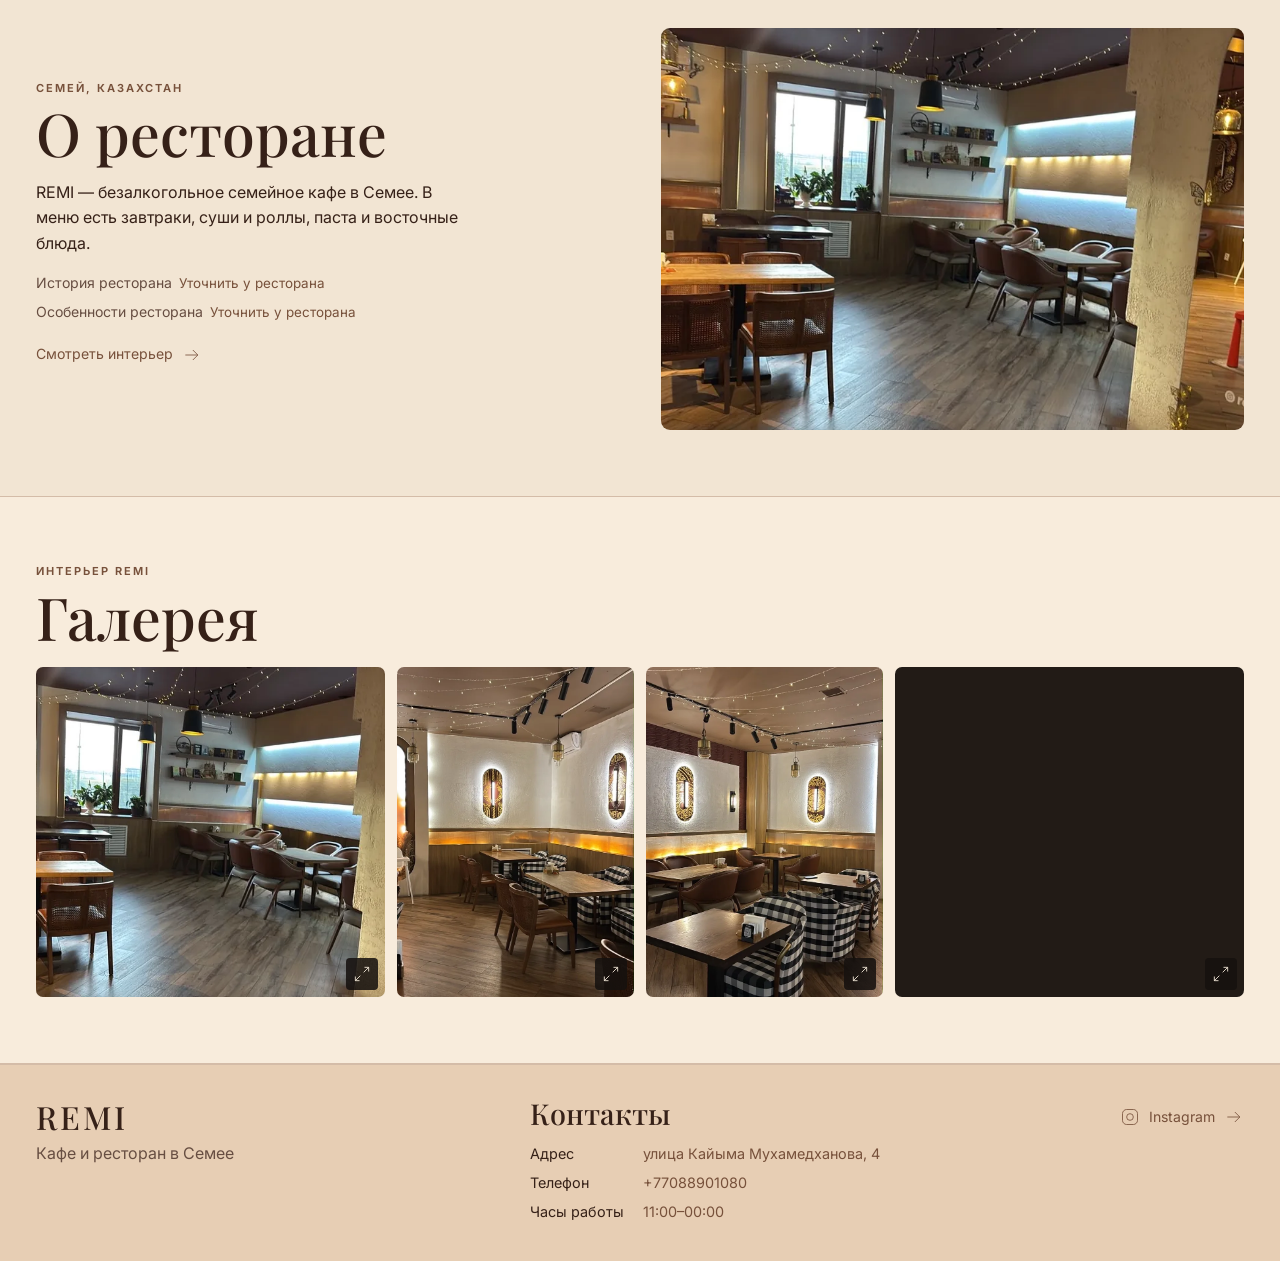
==== commit e25d49fa: "Enable theme switch and load Playfair Display and Inter" ====
--- a/index.html
+++ b/index.html
@@ -1,115 +1,125 @@
-<!doctype html>
-<html lang="ru">
-<head>
-<meta charset="utf-8">
-<meta name="viewport" content="width=device-width, initial-scale=1, viewport-fit=cover">
-<meta name="theme-color" content="#14110f">
-<title>REMI — кафе и ресторан в Семее | Меню и бронирование</title>
-<meta name="description" content="REMI, кафе и ресторан в Семее. Меню с ценами, фотографии интерьера и бронирование через WhatsApp.">
-<meta property="og:type" content="website">
-<meta property="og:locale" content="ru_KZ">
-<meta property="og:title" content="REMI — кафе и ресторан в Семее">
-<meta property="og:description" content="Меню REMI с ценами, интерьер ресторана и бронирование через WhatsApp.">
-<meta property="og:image" content="https://ryouta-dev.github.io/REMI/assets/room-4-1280.webp">
-<meta property="og:image:alt" content="Интерьер ресторана REMI">
-<link rel="icon" href="assets/favicon.svg" type="image/svg+xml">
-<link rel="stylesheet" href="styles.css">
-<script src="app.js" defer></script>
-</head>
-<body>
-<svg class="symbols" xmlns="http://www.w3.org/2000/svg" fill="none" stroke="currentColor" stroke-width="1.5" stroke-linecap="round" stroke-linejoin="round" aria-hidden="true">
-<symbol id="i-calendar" viewBox="0 0 24 24"><rect x="3" y="5" width="18" height="16" rx="2"/><path d="M7 3v4m10-4v4M3 10h18m-13 5h2m4 0h2"/></symbol>
-<symbol id="i-arrow" viewBox="0 0 24 24"><path d="M4 12h15m-6-6 6 6-6 6"/></symbol>
-<symbol id="i-cutlery" viewBox="0 0 24 24"><path d="M4 3v6a3 3 0 0 0 6 0V3M7 3v18m13 0V3c-3 2-4 5-4 9v2h4"/></symbol>
-<symbol id="i-lamp" viewBox="0 0 24 24"><path d="M12 2v5m-4 0h8l4 8H4l4-8zm1 11a3 3 0 0 0 6 0"/></symbol>
-<symbol id="i-pin" viewBox="0 0 24 24"><path d="M20 10c0 5-8 11-8 11S4 15 4 10a8 8 0 1 1 16 0Z"/><circle cx="12" cy="10" r="2.5"/></symbol>
-<symbol id="i-menu" viewBox="0 0 24 24"><path d="M4 7h16M4 12h16M4 17h16"/></symbol>
-<symbol id="i-close" viewBox="0 0 24 24"><path d="m6 6 12 12M18 6 6 18"/></symbol>
-<symbol id="i-expand" viewBox="0 0 24 24"><path d="M15 4h5v5m0-5-6 6M9 20H4v-5m0 5 6-6"/></symbol>
-<symbol id="i-instagram" viewBox="0 0 24 24"><rect x="3" y="3" width="18" height="18" rx="5"/><circle cx="12" cy="12" r="4"/><path d="M17.5 6.5h.01"/></symbol>
-</svg>
-<a class="skip" href="#main">К содержанию</a>
-<header class="site-header" id="home">
-  <div class="shell header-inner">
-    <a class="wordmark" href="#home" aria-label="REMI — главная">REMI</a>
-    <nav class="desktop-nav" aria-label="Основная навигация"><a href="#home">Главная</a><a href="#menu">Меню</a><a href="#about">О нас</a><a href="#gallery">Галерея</a><a href="#contacts">Контакты</a></nav>
-    <a class="button primary header-book" data-whatsapp hidden><svg class="icon" aria-hidden="true"><use href="#i-calendar"></use></svg> Забронировать в WhatsApp</a>
-    <button type="button" class="nav-toggle" id="nav-toggle" aria-controls="mobile-nav" aria-expanded="false"><svg class="icon" aria-hidden="true"><use href="#i-menu"></use></svg><span>Разделы</span></button>
-  </div>
-  <nav id="mobile-nav" class="mobile-nav" aria-label="Основная навигация" hidden><a href="#home">Главная</a><a href="#menu">Меню</a><a href="#about">О нас</a><a href="#gallery">Галерея</a><a href="#contacts">Контакты</a><a data-whatsapp hidden>Бронь в WhatsApp</a></nav>
-</header>
-<main id="main">
-  <section class="hero" aria-labelledby="hero-title">
-    <picture class="hero-photo">
-      <source media="(max-width: 699px)" srcset="assets/hero-mobile-480.webp 480w, assets/hero-mobile-720.webp 720w" sizes="100vw" width="720" height="820">
-      <img src="assets/room-4-960.webp" srcset="assets/room-4-960.webp 960w, assets/room-4-1280.webp 1280w" sizes="(min-width: 1100px) 85vw, 100vw" width="1280" height="720" alt="Зал REMI со столиками у окна и тёплыми подвесными светильниками" fetchpriority="high">
-    </picture>
-    <div class="shell hero-inner">
-      <p class="eyebrow hero-kicker"><span></span> Кафе и ресторан <b>·</b> Семей</p>
-      <h1 id="hero-title">REMI</h1>
-      <p class="hero-copy">От завтраков до восточных блюд</p>
-      <div class="hero-actions">
-        <a class="button primary" data-whatsapp hidden><svg class="icon" aria-hidden="true"><use href="#i-calendar"></use></svg> Забронировать в WhatsApp</a>
-        <a class="button outline" href="#menu">Посмотреть меню <svg class="icon" aria-hidden="true"><use href="#i-arrow"></use></svg></a>
-      </div>
-    </div>
-  </section>
-  <div class="features">
-    <div class="shell features-inner">
-      <a href="#menu"><svg class="icon" aria-hidden="true"><use href="#i-cutlery"></use></svg><span><strong>Меню</strong><small>Завтраки, паста, лагман</small></span></a>
-      <a href="#gallery"><svg class="icon" aria-hidden="true"><use href="#i-lamp"></use></svg><span><strong>Интерьер</strong><small>Фотографии зала REMI</small></span></a>
-      <a data-whatsapp hidden><svg class="icon" aria-hidden="true"><use href="#i-calendar"></use></svg><span><strong>Бронирование</strong><small>Написать в WhatsApp</small></span></a>
-      <a href="#contacts"><svg class="icon" aria-hidden="true"><use href="#i-pin"></use></svg><span><strong>Контакты</strong><small>Семей, Казахстан</small></span></a>
-    </div>
-  </div>
-  <section class="shell section featured" aria-labelledby="featured-title">
-    <div class="section-head">
-      <div><p class="eyebrow">Из меню REMI</p><h2 id="featured-title">Блюда из меню</h2></div>
-      <a class="text-link" href="#menu">Всё меню <svg class="icon" aria-hidden="true"><use href="#i-arrow"></use></svg></a>
-    </div>
-    <div class="featured-grid" id="featured"></div>
-  </section>
-  <section class="menu section" id="menu" aria-labelledby="menu-title">
-    <div class="shell">
-      <div class="section-head"><div><p class="eyebrow">Кафе и ресторан</p><h2 id="menu-title">Меню REMI</h2></div></div>
-      <p class="muted" id="menu-status" role="status"></p>
-      <div class="tab-bar" hidden>
-        <div class="tabs" role="tablist" aria-label="Категории меню"></div>
-        <div class="tab-controls"><button type="button" class="icon-button prev" aria-label="Прокрутить категории влево"><svg class="icon" aria-hidden="true"><use href="#i-arrow"></use></svg></button><button type="button" class="icon-button next" aria-label="Прокрутить категории вправо"><svg class="icon" aria-hidden="true"><use href="#i-arrow"></use></svg></button></div>
-      </div>
-      <div id="menu-panels"></div>
-      <noscript>Включите JavaScript, чтобы посмотреть категории меню.</noscript>
-    </div>
-  </section>
-  <section class="section shell about" id="about" aria-labelledby="about-title">
-    <div>
-      <p class="eyebrow">Семей, Казахстан</p>
-      <h2 id="about-title">О ресторане</h2>
-      <p class="about-copy"><span data-value="description">REMI — кафе и ресторан в Семее.</span> В меню есть завтраки, суши и роллы, паста и восточные блюда.</p>
-      <p class="muted">История ресторана <span class="placeholder" data-value="history">Уточнить у ресторана</span></p>
-      <p class="muted">Особенности ресторана <span class="placeholder" data-value="highlights">Уточнить у ресторана</span></p>
-      <a class="text-link" href="#gallery">Смотреть интерьер <svg class="icon" aria-hidden="true"><use href="#i-arrow"></use></svg></a>
-    </div>
-    <img src="assets/room-5-480.webp" srcset="assets/room-5-480.webp 480w, assets/room-5-960.webp 960w, assets/room-5-1280.webp 1280w" sizes="(min-width: 1000px) 550px, (min-width: 700px) 45vw, 90vw" width="1280" height="720" loading="lazy" decoding="async" alt="Зал REMI с деревянными столами и подвесными светильниками">
-  </section>
-  <section class="section gallery" id="gallery" aria-labelledby="gallery-title">
-    <div class="shell">
-      <p class="eyebrow">Интерьер REMI</p><h2 id="gallery-title">Галерея</h2>
-      <div class="gallery-grid"><button type="button" class="gallery-item" data-photo="assets/room-5-1280.webp" aria-label="Открыть фото. Зал REMI с деревянными столами и подвесными светильниками"><img src="assets/room-5-480.webp" srcset="assets/room-5-480.webp 480w, assets/room-5-960.webp 960w, assets/room-5-1280.webp 1280w" sizes="(min-width: 1000px) 550px, (min-width: 700px) 45vw, 90vw" width="1280" height="720" loading="lazy" decoding="async" alt="Зал REMI с деревянными столами и подвесными светильниками"><span><svg class="icon" aria-hidden="true"><use href="#i-expand"></use></svg></span></button><button type="button" class="gallery-item" data-photo="assets/room-6-720.webp" aria-label="Открыть фото. Столы у стены с тёплой подсветкой в REMI"><img src="assets/room-6-360.webp" srcset="assets/room-6-360.webp 360w, assets/room-6-720.webp 720w" sizes="(min-width: 1000px) 550px, (min-width: 700px) 45vw, 90vw" width="720" height="1280" loading="lazy" decoding="async" alt="Столы у стены с тёплой подсветкой в REMI"><span><svg class="icon" aria-hidden="true"><use href="#i-expand"></use></svg></span></button><button type="button" class="gallery-item" data-photo="assets/room-7-720.webp" aria-label="Открыть фото. Клетчатые кресла и гирлянды в зале REMI"><img src="assets/room-7-360.webp" srcset="assets/room-7-360.webp 360w, assets/room-7-720.webp 720w" sizes="(min-width: 1000px) 550px, (min-width: 700px) 45vw, 90vw" width="720" height="1280" loading="lazy" decoding="async" alt="Клетчатые кресла и гирлянды в зале REMI"><span><svg class="icon" aria-hidden="true"><use href="#i-expand"></use></svg></span></button><button type="button" class="gallery-item" data-photo="assets/room-4-1280.webp" aria-label="Открыть фото. Столики у окна в зале REMI"><img src="assets/room-4-480.webp" srcset="assets/room-4-480.webp 480w, assets/room-4-960.webp 960w, assets/room-4-1280.webp 1280w" sizes="(min-width: 1000px) 550px, (min-width: 700px) 45vw, 90vw" width="1280" height="720" loading="lazy" decoding="async" alt="Столики у окна в зале REMI"><span><svg class="icon" aria-hidden="true"><use href="#i-expand"></use></svg></span></button></div>
-    </div>
-  </section>
-</main>
-<footer class="site-footer" id="contacts">
-  <div class="shell footer-inner">
-    <div><a class="wordmark" href="#home" aria-label="REMI — в начало страницы">REMI</a><p class="muted">Кафе и ресторан в Семее</p></div>
-    <section aria-labelledby="contacts-title">
-      <h2 id="contacts-title">Контакты</h2>
-      <dl><div><dt>Адрес</dt><dd data-value="address">Уточнить у ресторана</dd></div><div><dt>Телефон</dt><dd><a data-value="phone">Уточнить у ресторана</a></dd></div><div><dt>Часы работы</dt><dd data-value="hours">Уточнить у ресторана</dd></div></dl>
-    </section>
-    <a class="text-link" id="instagram" href="https://www.instagram.com/remi_kz/"><svg class="icon" aria-hidden="true"><use href="#i-instagram"></use></svg> Instagram <svg class="icon" aria-hidden="true"><use href="#i-arrow"></use></svg></a>
-  </div>
-</footer>
-<nav class="mobile-dock" aria-label="Быстрые действия"><a class="button outline" href="#menu"><svg class="icon" aria-hidden="true"><use href="#i-cutlery"></use></svg> Меню</a><a class="button primary" data-whatsapp hidden><svg class="icon" aria-hidden="true"><use href="#i-calendar"></use></svg> Бронь в WhatsApp</a></nav>
-<dialog id="photo-dialog" aria-label="Фотография интерьера"><button type="button" class="icon-button photo-close" aria-label="Закрыть фото"><svg class="icon" aria-hidden="true"><use href="#i-close"></use></svg></button><img alt="" width="1280" height="720"></dialog>
-</body>
-</html>
+<!doctype html>
+<html lang="ru">
+<head>
+<meta charset="utf-8">
+<meta name="viewport" content="width=device-width, initial-scale=1, viewport-fit=cover">
+<meta name="theme-color" content="#f8ecdc">
+<title>REMI — кафе и ресторан в Семее | Меню и бронирование</title>
+<meta name="description" content="REMI, кафе и ресторан в Семее. Меню с ценами, фотографии интерьера и бронирование через WhatsApp.">
+<meta property="og:type" content="website">
+<meta property="og:locale" content="ru_KZ">
+<meta property="og:title" content="REMI — кафе и ресторан в Семее">
+<meta property="og:description" content="Меню REMI с ценами, интерьер ресторана и бронирование через WhatsApp.">
+<meta property="og:image" content="https://ryouta-dev.github.io/REMI/assets/room-4-1280.webp">
+<meta property="og:image:alt" content="Интерьер ресторана REMI">
+<link rel="icon" href="assets/favicon.svg" type="image/svg+xml">
+<script src="theme.js"></script>
+<link rel="preconnect" href="https://fonts.googleapis.com">
+<link rel="preconnect" href="https://fonts.gstatic.com" crossorigin>
+<link rel="stylesheet" href="https://fonts.googleapis.com/css2?family=Inter:wght@400..700&amp;family=Playfair+Display:wght@500&amp;display=swap">
+<link rel="stylesheet" href="styles.css">
+<script src="app.js" defer></script>
+</head>
+<body>
+<svg class="symbols" xmlns="http://www.w3.org/2000/svg" fill="none" stroke="currentColor" stroke-width="1.5" stroke-linecap="round" stroke-linejoin="round" aria-hidden="true">
+<symbol id="i-calendar" viewBox="0 0 24 24"><rect x="3" y="5" width="18" height="16" rx="2"/><path d="M7 3v4m10-4v4M3 10h18m-13 5h2m4 0h2"/></symbol>
+<symbol id="i-arrow" viewBox="0 0 24 24"><path d="M4 12h15m-6-6 6 6-6 6"/></symbol>
+<symbol id="i-cutlery" viewBox="0 0 24 24"><path d="M4 3v6a3 3 0 0 0 6 0V3M7 3v18m13 0V3c-3 2-4 5-4 9v2h4"/></symbol>
+<symbol id="i-lamp" viewBox="0 0 24 24"><path d="M12 2v5m-4 0h8l4 8H4l4-8zm1 11a3 3 0 0 0 6 0"/></symbol>
+<symbol id="i-pin" viewBox="0 0 24 24"><path d="M20 10c0 5-8 11-8 11S4 15 4 10a8 8 0 1 1 16 0Z"/><circle cx="12" cy="10" r="2.5"/></symbol>
+<symbol id="i-menu" viewBox="0 0 24 24"><path d="M4 7h16M4 12h16M4 17h16"/></symbol>
+<symbol id="i-close" viewBox="0 0 24 24"><path d="m6 6 12 12M18 6 6 18"/></symbol>
+<symbol id="i-expand" viewBox="0 0 24 24"><path d="M15 4h5v5m0-5-6 6M9 20H4v-5m0 5 6-6"/></symbol>
+<symbol id="i-instagram" viewBox="0 0 24 24"><rect x="3" y="3" width="18" height="18" rx="5"/><circle cx="12" cy="12" r="4"/><path d="M17.5 6.5h.01"/></symbol>
+</svg>
+<a class="skip" href="#main">К содержанию</a>
+<header class="site-header" id="home">
+  <div class="shell header-inner">
+    <a class="wordmark" href="#home" aria-label="REMI — главная">REMI</a>
+    <nav class="desktop-nav" aria-label="Основная навигация"><a href="#home">Главная</a><a href="#menu">Меню</a><a href="#about">О нас</a><a href="#gallery">Галерея</a><a href="#contacts">Контакты</a></nav>
+    <a class="button primary header-book" data-whatsapp hidden><svg class="icon" aria-hidden="true"><use href="#i-calendar"></use></svg> Забронировать в WhatsApp</a>
+    <div class="header-controls">
+      <button type="button" class="icon-button theme-toggle" id="theme-toggle" aria-label="Тёмная тема" aria-pressed="false" title="Переключить тему" hidden>
+        <svg class="icon theme-moon" viewBox="0 0 24 24" aria-hidden="true"><path d="M20.5 15A8.6 8.6 0 0 1 9 3.5 8.6 8.6 0 1 0 20.5 15Z"/></svg>
+        <svg class="icon theme-sun" viewBox="0 0 24 24" aria-hidden="true"><circle cx="12" cy="12" r="4"/><path d="M12 2v3m0 14v3M2 12h3m14 0h3M5 5l2 2m10 10 2 2M5 19l2-2M17 7l2-2"/></svg>
+      </button>
+      <button type="button" class="nav-toggle" id="nav-toggle" aria-controls="mobile-nav" aria-expanded="false"><svg class="icon" aria-hidden="true"><use href="#i-menu"></use></svg><span>Разделы</span></button>
+    </div>
+  </div>
+  <nav id="mobile-nav" class="mobile-nav" aria-label="Основная навигация" hidden><a href="#home">Главная</a><a href="#menu">Меню</a><a href="#about">О нас</a><a href="#gallery">Галерея</a><a href="#contacts">Контакты</a><a data-whatsapp hidden>Бронь в WhatsApp</a></nav>
+</header>
+<main id="main">
+  <section class="hero" aria-labelledby="hero-title">
+    <picture class="hero-photo">
+      <source media="(max-width: 699px)" srcset="assets/hero-mobile-480.webp 480w, assets/hero-mobile-720.webp 720w" sizes="100vw" width="720" height="820">
+      <img src="assets/room-4-960.webp" srcset="assets/room-4-960.webp 960w, assets/room-4-1280.webp 1280w" sizes="(min-width: 1100px) 85vw, 100vw" width="1280" height="720" alt="Зал REMI со столиками у окна и тёплыми подвесными светильниками" fetchpriority="high">
+    </picture>
+    <div class="shell hero-inner">
+      <p class="eyebrow hero-kicker"><span></span> Кафе и ресторан <b>·</b> Семей</p>
+      <h1 id="hero-title">REMI</h1>
+      <p class="hero-copy">От завтраков до восточных блюд</p>
+      <div class="hero-actions">
+        <a class="button primary" data-whatsapp hidden><svg class="icon" aria-hidden="true"><use href="#i-calendar"></use></svg> Забронировать в WhatsApp</a>
+        <a class="button outline" href="#menu">Посмотреть меню <svg class="icon" aria-hidden="true"><use href="#i-arrow"></use></svg></a>
+      </div>
+    </div>
+  </section>
+  <div class="features">
+    <div class="shell features-inner">
+      <a href="#menu"><svg class="icon" aria-hidden="true"><use href="#i-cutlery"></use></svg><span><strong>Меню</strong><small>Завтраки, паста, лагман</small></span></a>
+      <a href="#gallery"><svg class="icon" aria-hidden="true"><use href="#i-lamp"></use></svg><span><strong>Интерьер</strong><small>Фотографии зала REMI</small></span></a>
+      <a data-whatsapp hidden><svg class="icon" aria-hidden="true"><use href="#i-calendar"></use></svg><span><strong>Бронирование</strong><small>Написать в WhatsApp</small></span></a>
+      <a href="#contacts"><svg class="icon" aria-hidden="true"><use href="#i-pin"></use></svg><span><strong>Контакты</strong><small>Семей, Казахстан</small></span></a>
+    </div>
+  </div>
+  <section class="shell section featured" aria-labelledby="featured-title">
+    <div class="section-head">
+      <div><p class="eyebrow">Из меню REMI</p><h2 id="featured-title">Блюда из меню</h2></div>
+      <a class="text-link" href="#menu">Всё меню <svg class="icon" aria-hidden="true"><use href="#i-arrow"></use></svg></a>
+    </div>
+    <div class="featured-grid" id="featured"></div>
+  </section>
+  <section class="menu section" id="menu" aria-labelledby="menu-title">
+    <div class="shell">
+      <div class="section-head"><div><p class="eyebrow">Кафе и ресторан</p><h2 id="menu-title">Меню REMI</h2></div></div>
+      <p class="muted" id="menu-status" role="status"></p>
+      <div class="tab-bar" hidden>
+        <div class="tabs" role="tablist" aria-label="Категории меню"></div>
+        <div class="tab-controls"><button type="button" class="icon-button prev" aria-label="Прокрутить категории влево"><svg class="icon" aria-hidden="true"><use href="#i-arrow"></use></svg></button><button type="button" class="icon-button next" aria-label="Прокрутить категории вправо"><svg class="icon" aria-hidden="true"><use href="#i-arrow"></use></svg></button></div>
+      </div>
+      <div id="menu-panels"></div>
+      <noscript>Включите JavaScript, чтобы посмотреть категории меню.</noscript>
+    </div>
+  </section>
+  <section class="section shell about" id="about" aria-labelledby="about-title">
+    <div>
+      <p class="eyebrow">Семей, Казахстан</p>
+      <h2 id="about-title">О ресторане</h2>
+      <p class="about-copy"><span data-value="description">REMI — кафе и ресторан в Семее.</span> В меню есть завтраки, суши и роллы, паста и восточные блюда.</p>
+      <p class="muted">История ресторана <span class="placeholder" data-value="history">Уточнить у ресторана</span></p>
+      <p class="muted">Особенности ресторана <span class="placeholder" data-value="highlights">Уточнить у ресторана</span></p>
+      <a class="text-link" href="#gallery">Смотреть интерьер <svg class="icon" aria-hidden="true"><use href="#i-arrow"></use></svg></a>
+    </div>
+    <img src="assets/room-5-480.webp" srcset="assets/room-5-480.webp 480w, assets/room-5-960.webp 960w, assets/room-5-1280.webp 1280w" sizes="(min-width: 1000px) 550px, (min-width: 700px) 45vw, 90vw" width="1280" height="720" loading="lazy" decoding="async" alt="Зал REMI с деревянными столами и подвесными светильниками">
+  </section>
+  <section class="section gallery" id="gallery" aria-labelledby="gallery-title">
+    <div class="shell">
+      <p class="eyebrow">Интерьер REMI</p><h2 id="gallery-title">Галерея</h2>
+      <div class="gallery-grid"><button type="button" class="gallery-item" data-photo="assets/room-5-1280.webp" aria-label="Открыть фото. Зал REMI с деревянными столами и подвесными светильниками"><img src="assets/room-5-480.webp" srcset="assets/room-5-480.webp 480w, assets/room-5-960.webp 960w, assets/room-5-1280.webp 1280w" sizes="(min-width: 1000px) 550px, (min-width: 700px) 45vw, 90vw" width="1280" height="720" loading="lazy" decoding="async" alt="Зал REMI с деревянными столами и подвесными светильниками"><span><svg class="icon" aria-hidden="true"><use href="#i-expand"></use></svg></span></button><button type="button" class="gallery-item" data-photo="assets/room-6-720.webp" aria-label="Открыть фото. Столы у стены с тёплой подсветкой в REMI"><img src="assets/room-6-360.webp" srcset="assets/room-6-360.webp 360w, assets/room-6-720.webp 720w" sizes="(min-width: 1000px) 550px, (min-width: 700px) 45vw, 90vw" width="720" height="1280" loading="lazy" decoding="async" alt="Столы у стены с тёплой подсветкой в REMI"><span><svg class="icon" aria-hidden="true"><use href="#i-expand"></use></svg></span></button><button type="button" class="gallery-item" data-photo="assets/room-7-720.webp" aria-label="Открыть фото. Клетчатые кресла и гирлянды в зале REMI"><img src="assets/room-7-360.webp" srcset="assets/room-7-360.webp 360w, assets/room-7-720.webp 720w" sizes="(min-width: 1000px) 550px, (min-width: 700px) 45vw, 90vw" width="720" height="1280" loading="lazy" decoding="async" alt="Клетчатые кресла и гирлянды в зале REMI"><span><svg class="icon" aria-hidden="true"><use href="#i-expand"></use></svg></span></button><button type="button" class="gallery-item" data-photo="assets/room-4-1280.webp" aria-label="Открыть фото. Столики у окна в зале REMI"><img src="assets/room-4-480.webp" srcset="assets/room-4-480.webp 480w, assets/room-4-960.webp 960w, assets/room-4-1280.webp 1280w" sizes="(min-width: 1000px) 550px, (min-width: 700px) 45vw, 90vw" width="1280" height="720" loading="lazy" decoding="async" alt="Столики у окна в зале REMI"><span><svg class="icon" aria-hidden="true"><use href="#i-expand"></use></svg></span></button></div>
+    </div>
+  </section>
+</main>
+<footer class="site-footer" id="contacts">
+  <div class="shell footer-inner">
+    <div><a class="wordmark" href="#home" aria-label="REMI — в начало страницы">REMI</a><p class="muted">Кафе и ресторан в Семее</p></div>
+    <section aria-labelledby="contacts-title">
+      <h2 id="contacts-title">Контакты</h2>
+      <dl><div><dt>Адрес</dt><dd data-value="address">Уточнить у ресторана</dd></div><div><dt>Телефон</dt><dd><a data-value="phone">Уточнить у ресторана</a></dd></div><div><dt>Часы работы</dt><dd data-value="hours">Уточнить у ресторана</dd></div></dl>
+    </section>
+    <a class="text-link" id="instagram" href="https://www.instagram.com/remi_kz/"><svg class="icon" aria-hidden="true"><use href="#i-instagram"></use></svg> Instagram <svg class="icon" aria-hidden="true"><use href="#i-arrow"></use></svg></a>
+  </div>
+</footer>
+<nav class="mobile-dock" aria-label="Быстрые действия"><a class="button outline" href="#menu"><svg class="icon" aria-hidden="true"><use href="#i-cutlery"></use></svg> Меню</a><a class="button primary" data-whatsapp hidden><svg class="icon" aria-hidden="true"><use href="#i-calendar"></use></svg> Бронь в WhatsApp</a></nav>
+<dialog id="photo-dialog" aria-label="Фотография интерьера"><button type="button" class="icon-button photo-close" aria-label="Закрыть фото"><svg class="icon" aria-hidden="true"><use href="#i-close"></use></svg></button><img alt="" width="1280" height="720"></dialog>
+</body>
+</html>
--- a/styles.css
+++ b/styles.css
@@ -1,167 +1,208 @@
 :root {
+  color-scheme: light;
+  --bg: #f2e5d3;
+  --panel: #f8ecdc;
+  --cream: #362118;
+  --muted: #674e42;
+  --gold: #77513b;
+  --line: #d4bca8;
+  --band: #e7ceb4;
+  --hover: #ecd6bd;
+  --control: #987662;
+  --focus: #795033;
+  --primary: #c9976e;
+  --primary-hover: #ddb58e;
+  --primary-ink: #301c12;
+  --selected: #57382b;
+  --selected-ink: #fff4e4;
+  --hero: #57382b;
+  --hero-strong: #57382bee;
+  --hero-fade: #57382b30;
+  --hero-ink: #fff4e4;
+  --serif: 'Playfair Display', Georgia, 'Times New Roman', serif;
+  --sans: Inter, system-ui, -apple-system, 'Segoe UI', sans-serif;
+}
+:root[data-theme="dark"] {
   color-scheme: dark;
-  --bg: #14110f;
-  --panel: #1c1714;
-  --cream: #f5e8d8;
-  --muted: #c9baac;
-  --gold: #dfba90;
-  --line: #473a30;
-  --serif: Georgia, 'Times New Roman', serif;
-  --sans: system-ui, -apple-system, 'Segoe UI', sans-serif;
-}
-*, *::before, *::after { box-sizing: border-box; }
-html { scroll-behavior: smooth; scroll-padding-bottom: 95px; }
-body { margin: 0; background: var(--bg); color: var(--cream); font: 16px/1.6 var(--sans); }
-body:has(dialog[open]) { overflow: hidden; }
-[hidden], .symbols { display: none !important; }
-p, h1, h2, h3, dl, dd { margin: 0; }
-img { display: block; max-width: 100%; height: auto; }
-a { color: inherit; text-decoration: none; }
-button { font: inherit; }
-button { cursor: pointer; }
-:focus-visible { outline: 2px solid #ffdaa6; outline-offset: 4px; }
-.skip { position: absolute; z-index: 10; top: 8px; left: 10px; transform: translateY(-160%); padding: 8px 14px; color: var(--bg); background: var(--cream); }
-.skip:focus { transform: translateY(0); }
-.shell { width: min(100% - 40px, 1248px); margin-inline: auto; }
-.icon { inline-size: 20px; block-size: 20px; flex: none; fill: none; stroke: currentColor; }
-.button, .text-link, .nav-toggle, .icon-button { display: inline-flex; align-items: center; justify-content: center; gap: 9px; min-height: 48px; }
-.button { border: 1px solid transparent; border-radius: 6px; padding: 9px 15px; font-size: .9rem; font-weight: 650; text-align: center; transition: background-color .18s, border-color .18s; }
-.primary { color: #211710; background: #e4c4a0; }
-.primary:hover { background: #f2d9b9; }
-.outline { color: var(--cream); background: #1b1411ba; border-color: #a48b74; }
-.outline:hover { background: #3b2c22; }
-.text-link { justify-content: flex-start; color: var(--gold); font-size: .88rem; white-space: nowrap; }
-.text-link:hover { text-decoration: underline; text-underline-offset: 5px; }
-.site-header { position: relative; z-index: 2; background: #15110e; border-bottom: 1px solid var(--line); padding-top: env(safe-area-inset-top, 0px); }
-.header-inner { display: flex; justify-content: space-between; align-items: center; min-height: 67px; gap: 14px; }
-.wordmark { display: inline-flex; align-items: center; min-height: 48px; font: 2rem/1 var(--serif); letter-spacing: .09em; }
-.desktop-nav, .header-book { display: none; }
-.nav-toggle, .icon-button { background: transparent; border: 1px solid var(--line); color: var(--cream); border-radius: 6px; padding: 0 12px; font-size: .85rem; }
-.icon-button { min-width: 48px; }
-.nav-toggle:hover, .icon-button:hover { background: #332820; }
-.mobile-nav { position: absolute; inset: 100% 0 auto; display: grid; grid-template-columns: 1fr 1fr; background: #1c1714; padding: 12px max(20px, env(safe-area-inset-left)) 16px; border-bottom: 1px solid var(--line); box-shadow: 0 12px 20px #0007; }
-.mobile-nav a { min-height: 48px; display: flex; align-items: center; padding: 6px 12px; }
-.mobile-nav a:hover { background: #332820; }
-.hero { position: relative; isolation: isolate; display: grid; align-items: end; min-height: 455px; background: #221a15; }
-.hero-photo, .hero::after { position: absolute; inset: 0; z-index: -1; }
-.hero-photo img { width: 100%; height: 100%; object-fit: cover; object-position: center 52%; }
-.hero::after { content: ''; background: linear-gradient(0deg, #110e0ceF 2%, #15100bd6 33%, #19130f18 88%); }
-.hero-inner { padding-block: 116px 29px; }
-.eyebrow { color: var(--gold); font-size: .69rem; line-height: 1.5; text-transform: uppercase; letter-spacing: .18em; font-weight: 650; }
-.hero-kicker { display: flex; gap: 9px; align-items: center; color: #f3d8b9; }
-.hero-kicker span { width: 22px; height: 1px; background: currentColor; }
-.hero h1 { font: 400 clamp(5.2rem, 21vw, 7rem)/.94 var(--serif); letter-spacing: .02em; margin: 8px 0 12px -3px; }
-.hero-copy { color: #f6eadb; font-size: 1rem; }
-.hero-actions { display: grid; grid-template-columns: 1fr; gap: 9px; margin-top: 21px; max-width: 425px; }
-.features { background: #1a1512; border-block: 1px solid var(--line); }
-.features-inner { display: grid; grid-template-columns: repeat(2, minmax(0, 1fr)); padding-block: 7px; }
-.features a { display: flex; align-items: flex-start; gap: 9px; min-height: 62px; padding: 12px 0; }
-.features a:nth-child(even) { padding-left: 10px; border-left: 1px solid var(--line); }
-.features a:nth-child(-n+2) { border-bottom: 1px solid var(--line); }
-.features a:hover strong { text-decoration: underline; text-underline-offset: 4px; }
-.features .icon { width: 20px; height: 20px; color: var(--gold); }
-.features strong, .features small { display: block; }
-.features strong { font-size: .82rem; font-weight: 600; line-height: 1.25; }
-.features small { font-size: .7rem; line-height: 1.4; margin-top: 4px; color: var(--muted); }
-.section { padding-block: 46px; }
-.section-head { display: flex; flex-wrap: wrap; justify-content: space-between; align-items: end; gap: 4px 18px; margin-bottom: 19px; }
-.section h2, .site-footer h2 { font: 400 clamp(2.18rem, 6vw, 3.7rem)/1.04 var(--serif); text-wrap: balance; margin-top: 6px; }
-.featured .section-head .text-link { align-self: end; }
-.featured-grid { display: grid; grid-template-columns: repeat(2, minmax(0, 1fr)); gap: 20px 12px; }
-.featured-dish img { width: 100%; aspect-ratio: 1.43; object-fit: cover; background: #d8c7b3; border-radius: 8px; }
-.featured-dish h3 { font-size: .94rem; line-height: 1.35; font-weight: 600; }
-.featured-dish div { display: flex; flex-wrap: wrap; justify-content: space-between; gap: 3px 10px; margin-top: 9px; }
-.price { color: var(--gold); white-space: nowrap; font-size: .89rem; font-variant-numeric: tabular-nums; }
-.menu, .gallery { background: var(--panel); border-block: 1px solid var(--line); }
-.muted { color: var(--muted); }
-#menu-status:empty { display: none; }
-.tab-bar { display: flex; align-items: center; gap: 10px; border-bottom: 1px solid var(--line); margin-bottom: 17px; }
-.tabs { display: flex; gap: 8px; overflow-x: auto; flex: 1; padding: 6px 5px 12px; margin-left: -5px; scrollbar-color: #856c58 #27201b; scrollbar-width: thin; }
-.tab { border: 1px solid #766051; background: transparent; color: var(--cream); border-radius: 5px; min-height: 48px; padding: 7px 13px; white-space: nowrap; font-size: .88rem; }
-.tab:hover { background: #3b2c22; }
-.tab[aria-selected="true"] { color: #211710; background: #e4c4a0; border-color: #e4c4a0; }
-.tab-controls { display: flex; gap: 4px; padding-bottom: 5px; }
-.tab-controls .icon-button { min-width: 36px; padding: 0 8px; }
-.tab-controls .prev .icon { transform: rotate(180deg); }
-.menu-list { list-style: none; padding: 0; margin: 0; display: grid; }
-.menu-row { display: flex; align-items: center; gap: 10px; border-bottom: 1px solid var(--line); min-height: 63px; padding-block: 11px; }
-.menu-row img { width: 64px; height: 46px; object-fit: cover; border-radius: 4px; }
-.menu-row div { min-width: 0; flex: 1; }
-.menu-row h3 { font-size: .92rem; font-weight: 580; line-height: 1.35; }
-.menu-row p { color: var(--muted); font-size: .84rem; margin-top: 3px; }
-.menu-row .price { font-size: .83rem; white-space: normal; text-align: right; }
-.menu-row .price span { white-space: nowrap; }
-.about { display: grid; gap: 23px; align-items: center; }
-.about-copy { margin-block: 16px 15px; max-width: 43ch; }
-.about .muted { margin: 7px 0; font-size: .88rem; }
-.placeholder { display: inline-block; color: var(--gold); font-size: .84rem; margin-left: 3px; }
-.about img { width: 100%; aspect-ratio: 1.45; object-fit: cover; border-radius: 9px; }
-.gallery-grid { display: grid; grid-template-columns: 1fr 1fr; gap: 9px; margin-top: 20px; }
-.gallery-item { position: relative; padding: 0; border: 0; border-radius: 7px; overflow: hidden; background: #221b16; color: var(--cream); }
-.gallery-item img { width: 100%; height: 100%; aspect-ratio: 1.05; object-fit: cover; transition: transform .23s ease; }
-.gallery-item:hover img { transform: scale(1.035); }
-.gallery-item span { position: absolute; bottom: 7px; right: 7px; display: grid; place-items: center; width: 32px; height: 32px; background: #15110edc; border-radius: 4px; }
-#photo-dialog { width: fit-content; max-width: min(93vw, 1100px); padding: 0; border: 1px solid var(--line); border-radius: 9px; background: #17120f; color: var(--cream); overflow: auto; }
-#photo-dialog::backdrop { background: #000d; }
-#photo-dialog img { width: auto; max-height: 85dvh; object-fit: contain; }
-.photo-close { position: absolute; top: 8px; right: 8px; background: #15110ef0; border-color: #a48b74; }
-.site-footer { border-top: 1px solid var(--line); background: #100e0c; padding: 28px 0 calc(92px + env(safe-area-inset-bottom, 0px)); }
-.footer-inner { display: grid; gap: 16px; }
-.site-footer h2 { font-size: 1.8rem; margin-bottom: 10px; }
-.site-footer dl div { display: grid; grid-template-columns: 104px 1fr; gap: 9px; padding: 3px 0; font-size: .9rem; }
-.site-footer dd { color: var(--gold); overflow-wrap: anywhere; }
-.mobile-dock { position: fixed; z-index: 3; bottom: 0; left: 0; right: 0; background: #18130f; border-top: 1px solid var(--line); padding: 8px max(16px, env(safe-area-inset-right)) calc(8px + env(safe-area-inset-bottom, 0px)) max(16px, env(safe-area-inset-left)); display: grid; grid-template-columns: 1fr 1.45fr; gap: 8px; }
-@media (min-width: 365px) and (max-width: 499px) {
-  .hero-actions { grid-template-columns: 1.12fr 1fr; }
-  .hero-actions .button { font-size: .78rem; padding-inline: 7px; gap: 5px; }
-  .hero-actions .icon { width: 16px; height: 16px; }
-}
-@media (min-width: 500px) {
-  .hero-actions { display: flex; max-width: none; }
-}
-@media (min-width: 700px) {
-  .shell { width: min(100% - 72px, 1248px); }
-  .hero { align-items: center; min-height: 475px; }
-  .hero::after { background: linear-gradient(90deg, #110e0cf7 0%, #14100de6 26%, #17110c57 67%, #100d0a28 100%); }
-  .hero-inner { padding-block: 62px; }
-  .hero h1 { font-size: clamp(7.3rem, 14vw, 11.5rem); margin-block: 13px 16px; }
-  .hero-copy { font-size: 1.2rem; }
-  .hero-actions { gap: 13px; margin-top: 25px; }
-  .button { padding-inline: 20px; }
-  .features-inner { grid-template-columns: repeat(4, minmax(0, 1fr)); padding-block: 15px; }
-  .features a:nth-child(n) { border: 0; padding: 8px 12px; }
-  .features a:first-child { padding-left: 0; }
-  .features a + a:nth-child(n) { border-left: 1px solid var(--line); }
-  .featured-grid { grid-template-columns: repeat(4, minmax(0, 1fr)); gap: 18px; }
-  .featured-dish img { aspect-ratio: 1.55; }
-  .section { padding-block: 59px; }
-  .menu-list { grid-template-columns: repeat(2, minmax(0, 1fr)); column-gap: 32px; }
-  .about { grid-template-columns: 1fr 1fr; gap: 42px; }
-  .gallery-grid { grid-template-columns: 1.25fr .85fr .85fr 1.25fr; gap: 12px; }
-  .gallery-item img { aspect-ratio: auto; height: 260px; }
-  .footer-inner { grid-template-columns: 1fr 1.2fr auto; align-items: start; }
-}
-@media (min-width: 1000px) {
-  html { scroll-padding-bottom: 24px; }
-  .header-inner { min-height: 75px; }
-  .desktop-nav { display: flex; gap: clamp(17px, 2.6vw, 42px); }
-  .desktop-nav a { display: flex; align-items: center; min-height: 48px; color: var(--muted); font-size: .89rem; white-space: nowrap; }
-  .desktop-nav a:hover, .desktop-nav a:first-child { color: var(--cream); text-decoration: underline; text-underline-offset: 8px; }
-  .header-book { display: inline-flex; }
-  .nav-toggle, .mobile-nav, .mobile-dock { display: none; }
-  .hero { min-height: clamp(480px, 36vw, 570px); }
-  .hero-photo { inset-inline-start: 13%; }
-  .hero-photo img { object-position: 50% 58%; }
-  .features a:nth-child(n) { gap: 14px; padding-inline: 23px; align-items: center; }
-  .features a:first-child { padding-left: 0; }
-  .features .icon { width: 27px; height: 27px; }
-  .features strong { font-size: .95rem; }
-  .features small { font-size: .8rem; }
-  .section { padding-block: 66px; }
-  .featured-grid { gap: 22px; }
-  .gallery-item img { height: 330px; }
-  .site-footer { padding-bottom: 35px; }
-}
-@media (prefers-reduced-motion: reduce) {
-  *, *::before, *::after { scroll-behavior: auto !important; transition: none !important; }
-}
+  --bg: #1d1511;
+  --panel: #271c16;
+  --cream: #fff0dd;
+  --muted: #d3bca7;
+  --gold: #e4b793;
+  --line: #5f4637;
+  --band: #302219;
+  --hover: #412e24;
+  --control: #96755d;
+  --focus: #ffd6a8;
+  --primary: #e1b990;
+  --primary-hover: #f3cfaa;
+  --primary-ink: #281910;
+  --selected: #e1b990;
+  --selected-ink: #281910;
+  --hero: #261811;
+  --hero-strong: #261811ee;
+  --hero-fade: #26181138;
+}
+*, *::before, *::after { box-sizing: border-box; }
+html { scroll-behavior: smooth; scroll-padding-bottom: 95px; }
+body { margin: 0; background: var(--bg); color: var(--cream); font: 16px/1.6 var(--sans); }
+body:has(dialog[open]) { overflow: hidden; }
+[hidden], .symbols { display: none !important; }
+p, h1, h2, h3, dl, dd { margin: 0; }
+img { display: block; max-width: 100%; height: auto; }
+a { color: inherit; text-decoration: none; }
+button { font: inherit; }
+button { cursor: pointer; }
+:focus-visible { outline: 2px solid var(--focus); outline-offset: 4px; }
+.skip { position: absolute; z-index: 10; top: 8px; left: 10px; transform: translateY(-160%); padding: 8px 14px; color: var(--bg); background: var(--cream); }
+.skip:focus { transform: translateY(0); }
+.shell { width: min(100% - 40px, 1248px); margin-inline: auto; }
+.icon { inline-size: 20px; block-size: 20px; flex: none; fill: none; stroke: currentColor; }
+.button, .text-link, .nav-toggle, .icon-button { display: inline-flex; align-items: center; justify-content: center; gap: 9px; min-height: 48px; }
+.button { border: 1px solid transparent; border-radius: 6px; padding: 9px 15px; font-size: .9rem; font-weight: 650; text-align: center; transition: background-color .18s, border-color .18s; }
+.primary { color: var(--primary-ink); background: var(--primary); }
+.primary:hover { background: var(--primary-hover); }
+.outline { color: var(--cream); background: var(--panel); border-color: var(--control); }
+.outline:hover { background: var(--hover); }
+.text-link { justify-content: flex-start; color: var(--gold); font-size: .88rem; white-space: nowrap; }
+.text-link:hover { text-decoration: underline; text-underline-offset: 5px; }
+.site-header { position: relative; z-index: 2; background: var(--panel); border-bottom: 1px solid var(--line); padding-top: env(safe-area-inset-top, 0px); }
+.header-controls { display: flex; gap: 8px; align-items: center; }
+.theme-toggle .icon { stroke-width: 1.65; stroke-linecap: round; stroke-linejoin: round; }
+.theme-sun, [data-theme="dark"] .theme-moon { display: none; }
+[data-theme="dark"] .theme-sun { display: block; }
+.header-inner { display: flex; justify-content: space-between; align-items: center; min-height: 67px; gap: 14px; }
+.wordmark { display: inline-flex; align-items: center; min-height: 48px; font: 500 2rem/1 var(--serif); letter-spacing: .09em; }
+.desktop-nav, .header-book { display: none; }
+.nav-toggle, .icon-button { background: transparent; border: 1px solid var(--line); color: var(--cream); border-radius: 6px; padding: 0 12px; font-size: .85rem; }
+.icon-button { min-width: 48px; }
+.nav-toggle:hover, .icon-button:hover { background: var(--hover); }
+.mobile-nav { position: absolute; inset: 100% 0 auto; display: grid; grid-template-columns: 1fr 1fr; background: var(--panel); padding: 12px max(20px, env(safe-area-inset-left)) 16px; border-bottom: 1px solid var(--line); box-shadow: 0 12px 20px #0007; }
+.mobile-nav a { min-height: 48px; display: flex; align-items: center; padding: 6px 12px; }
+.mobile-nav a:hover { background: var(--hover); }
+.hero { position: relative; isolation: isolate; display: grid; align-items: end; min-height: 394px; background: var(--hero); color: var(--hero-ink); }
+.hero-photo, .hero::after { position: absolute; inset: 0; z-index: -1; }
+.hero-photo img { width: 100%; height: 100%; object-fit: cover; object-position: center 52%; }
+.hero::after { content: ''; background: linear-gradient(0deg, var(--hero) 2%, var(--hero-strong) 31%, transparent 81%); }
+.hero-inner { padding-block: 116px 24px; }
+.eyebrow { color: var(--gold); font-size: .69rem; line-height: 1.5; text-transform: uppercase; letter-spacing: .18em; font-weight: 650; }
+.hero-kicker { display: flex; gap: 9px; align-items: center; color: var(--hero-ink); }
+.hero-kicker span { width: 22px; height: 1px; background: currentColor; }
+.hero h1 { font: 500 clamp(5.2rem, 21vw, 7rem)/.94 var(--serif); letter-spacing: .02em; margin: 8px 0 12px -3px; }
+.hero-copy { color: var(--hero-ink); font-size: 1rem; }
+.hero .outline { color: var(--hero-ink); background: var(--hero); border-color: var(--primary); }
+.hero .outline:hover { background: var(--hero-strong); }
+.hero :focus-visible, #photo-dialog :focus-visible { outline-color: #fff0cf; }
+.hero-actions { display: grid; grid-template-columns: 1fr; gap: 9px; margin-top: 21px; max-width: 425px; }
+.features { background: var(--band); border-block: 1px solid var(--line); }
+.features-inner { display: grid; grid-template-columns: repeat(2, minmax(0, 1fr)); padding-block: 7px; }
+.features a { display: flex; align-items: flex-start; gap: 9px; min-height: 62px; padding: 12px 0; }
+.features a:nth-child(even) { padding-left: 10px; border-left: 1px solid var(--line); }
+.features a:nth-child(-n+2) { border-bottom: 1px solid var(--line); }
+.features a:hover strong { text-decoration: underline; text-underline-offset: 4px; }
+.features .icon { width: 20px; height: 20px; color: var(--gold); }
+.features strong, .features small { display: block; }
+.features strong { font-size: .82rem; font-weight: 600; line-height: 1.25; }
+.features small { font-size: .7rem; line-height: 1.4; margin-top: 4px; color: var(--muted); }
+.section { padding-block: 46px; }
+.section-head { display: flex; flex-wrap: wrap; justify-content: space-between; align-items: end; gap: 4px 18px; margin-bottom: 19px; }
+.section h2, .site-footer h2 { font: 500 clamp(2.18rem, 6vw, 3.7rem)/1.04 var(--serif); text-wrap: balance; margin-top: 6px; }
+.featured.section { padding-top: 32px; }
+.featured .section-head .text-link { align-self: end; }
+.featured-grid { display: grid; grid-template-columns: repeat(2, minmax(0, 1fr)); gap: 20px 12px; }
+.featured-dish img { width: 100%; aspect-ratio: 1.43; object-fit: cover; background: #d8c7b3; border-radius: 8px; }
+.featured-dish h3 { font-size: .94rem; line-height: 1.35; font-weight: 600; }
+.featured-dish div { display: flex; flex-wrap: wrap; justify-content: space-between; gap: 3px 10px; margin-top: 9px; }
+.price { color: var(--gold); white-space: nowrap; font-size: .89rem; font-variant-numeric: tabular-nums; }
+.menu, .gallery { background: var(--panel); border-block: 1px solid var(--line); }
+.muted { color: var(--muted); }
+#menu-status:empty { display: none; }
+.tab-bar { display: flex; align-items: center; gap: 10px; border-bottom: 1px solid var(--line); margin-bottom: 17px; }
+.tabs { display: flex; gap: 8px; overflow-x: auto; flex: 1; padding: 6px 5px 12px; margin-left: -5px; scrollbar-color: var(--control) var(--panel); scrollbar-width: thin; }
+.tab { border: 1px solid var(--control); background: transparent; color: var(--cream); border-radius: 5px; min-height: 48px; padding: 7px 13px; white-space: nowrap; font-size: .88rem; }
+.tab:hover { background: var(--hover); }
+.tab[aria-selected="true"] { color: var(--selected-ink); background: var(--selected); border-color: var(--selected); }
+.tab-controls { display: flex; gap: 4px; padding-bottom: 5px; }
+.tab-controls .icon-button { min-width: 36px; padding: 0 8px; }
+.tab-controls .prev .icon { transform: rotate(180deg); }
+.menu-list { list-style: none; padding: 0; margin: 0; display: grid; }
+.menu-row { display: flex; align-items: center; gap: 10px; border-bottom: 1px solid var(--line); min-height: 63px; padding-block: 11px; }
+.menu-row img { width: 64px; height: 46px; object-fit: cover; border-radius: 4px; }
+.menu-row div { min-width: 0; flex: 1; }
+.menu-row h3 { font-size: .92rem; font-weight: 580; line-height: 1.35; }
+.menu-row p { color: var(--muted); font-size: .84rem; margin-top: 3px; }
+.menu-row .price { font-size: .83rem; white-space: normal; text-align: right; }
+.menu-row .price span { white-space: nowrap; }
+.about { display: grid; gap: 23px; align-items: center; }
+.about-copy { margin-block: 16px 15px; max-width: 43ch; }
+.about .muted { margin: 7px 0; font-size: .88rem; }
+.placeholder { display: inline-block; color: var(--gold); font-size: .84rem; margin-left: 3px; }
+.about img { width: 100%; aspect-ratio: 1.45; object-fit: cover; border-radius: 9px; }
+.gallery-grid { display: grid; grid-template-columns: 1fr 1fr; gap: 9px; margin-top: 20px; }
+.gallery-item { position: relative; padding: 0; border: 0; border-radius: 7px; overflow: hidden; background: #221b16; color: var(--hero-ink); }
+.gallery-item img { width: 100%; height: 100%; aspect-ratio: 1.05; object-fit: cover; transition: transform .23s ease; }
+.gallery-item:hover img { transform: scale(1.035); }
+.gallery-item span { position: absolute; bottom: 7px; right: 7px; display: grid; place-items: center; width: 32px; height: 32px; background: #15110edc; border-radius: 4px; }
+#photo-dialog { width: fit-content; max-width: min(93vw, 1100px); padding: 0; border: 1px solid var(--line); border-radius: 9px; background: #17120f; color: var(--hero-ink); overflow: auto; }
+#photo-dialog::backdrop { background: #000d; }
+#photo-dialog img { width: auto; max-height: 85dvh; object-fit: contain; }
+.photo-close { position: absolute; top: 8px; right: 8px; background: #15110ef0; color: var(--hero-ink); border-color: #a48b74; }
+.site-footer { border-top: 1px solid var(--line); background: var(--band); padding: 28px 0 calc(92px + env(safe-area-inset-bottom, 0px)); }
+.footer-inner { display: grid; gap: 16px; }
+.site-footer h2 { font-size: 1.8rem; margin-bottom: 10px; }
+.site-footer dl div { display: grid; grid-template-columns: 104px 1fr; gap: 9px; padding: 3px 0; font-size: .9rem; }
+.site-footer dd { color: var(--gold); overflow-wrap: anywhere; }
+.mobile-dock { position: fixed; z-index: 3; bottom: 0; left: 0; right: 0; background: var(--panel); border-top: 1px solid var(--line); padding: 8px max(16px, env(safe-area-inset-right)) calc(8px + env(safe-area-inset-bottom, 0px)) max(16px, env(safe-area-inset-left)); display: grid; grid-template-columns: 1fr 1.45fr; gap: 8px; }
+@media (min-width: 365px) and (max-width: 499px) {
+  .hero-actions { grid-template-columns: 1.12fr 1fr; }
+  .hero-actions .button { font-size: .78rem; padding-inline: 7px; gap: 5px; }
+  .hero-actions .icon { width: 16px; height: 16px; }
+}
+@media (min-width: 500px) {
+  .hero-actions { display: flex; max-width: none; }
+}
+@media (min-width: 700px) {
+  .shell { width: min(100% - 72px, 1248px); }
+  .hero { align-items: center; min-height: 465px; }
+  .hero-photo { inset-inline-start: 36%; }
+  .hero::after { background: linear-gradient(90deg, var(--hero) 0%, var(--hero) 33%, var(--hero-strong) 40%, var(--hero-fade) 69%, transparent 100%); }
+  .hero-inner { padding-block: 62px; }
+  .hero h1 { font-size: clamp(6.5rem, 11vw, 10rem); margin-block: 13px 16px; }
+  .hero-copy { font-size: 1.2rem; }
+  .hero-actions { gap: 13px; margin-top: 25px; }
+  .button { padding-inline: 20px; }
+  .features-inner { grid-template-columns: repeat(4, minmax(0, 1fr)); padding-block: 15px; }
+  .features a:nth-child(n) { border: 0; padding: 8px 12px; }
+  .features a:first-child { padding-left: 0; }
+  .features a + a:nth-child(n) { border-left: 1px solid var(--line); }
+  .featured-grid { grid-template-columns: repeat(4, minmax(0, 1fr)); gap: 18px; }
+  .featured-dish img { aspect-ratio: 1.55; }
+  .section { padding-block: 59px; }
+  .menu-list { grid-template-columns: repeat(2, minmax(0, 1fr)); column-gap: 32px; }
+  .about { grid-template-columns: 1fr 1fr; gap: 42px; }
+  .gallery-grid { grid-template-columns: 1.25fr .85fr .85fr 1.25fr; gap: 12px; }
+  .gallery-item img { aspect-ratio: auto; height: 260px; }
+  .footer-inner { grid-template-columns: 1fr 1.2fr auto; align-items: start; }
+}
+@media (min-width: 1000px) {
+  html { scroll-padding-bottom: 24px; }
+  .header-inner { min-height: 75px; }
+  .desktop-nav { display: flex; gap: clamp(14px, 2.2vw, 34px); }
+  .desktop-nav a { display: flex; align-items: center; min-height: 48px; color: var(--muted); font-size: .89rem; white-space: nowrap; }
+  .desktop-nav a:hover, .desktop-nav a:first-child { color: var(--cream); text-decoration: underline; text-underline-offset: 8px; }
+  .header-book { display: inline-flex; margin-left: auto; }
+  .nav-toggle, .mobile-nav, .mobile-dock { display: none; }
+  .hero-photo img { object-position: 50% 58%; }
+  .features a:nth-child(n) { gap: 14px; padding-inline: 23px; align-items: center; }
+  .features a:first-child { padding-left: 0; }
+  .features .icon { width: 27px; height: 27px; }
+  .features strong { font-size: .95rem; }
+  .features small { font-size: .8rem; }
+  .section { padding-block: 66px; }
+  .featured-grid { gap: 22px; }
+  .gallery-item img { height: 330px; }
+  .site-footer { padding-bottom: 35px; }
+}
+@media (prefers-reduced-motion: reduce) {
+  *, *::before, *::after { scroll-behavior: auto !important; transition: none !important; }
+}
